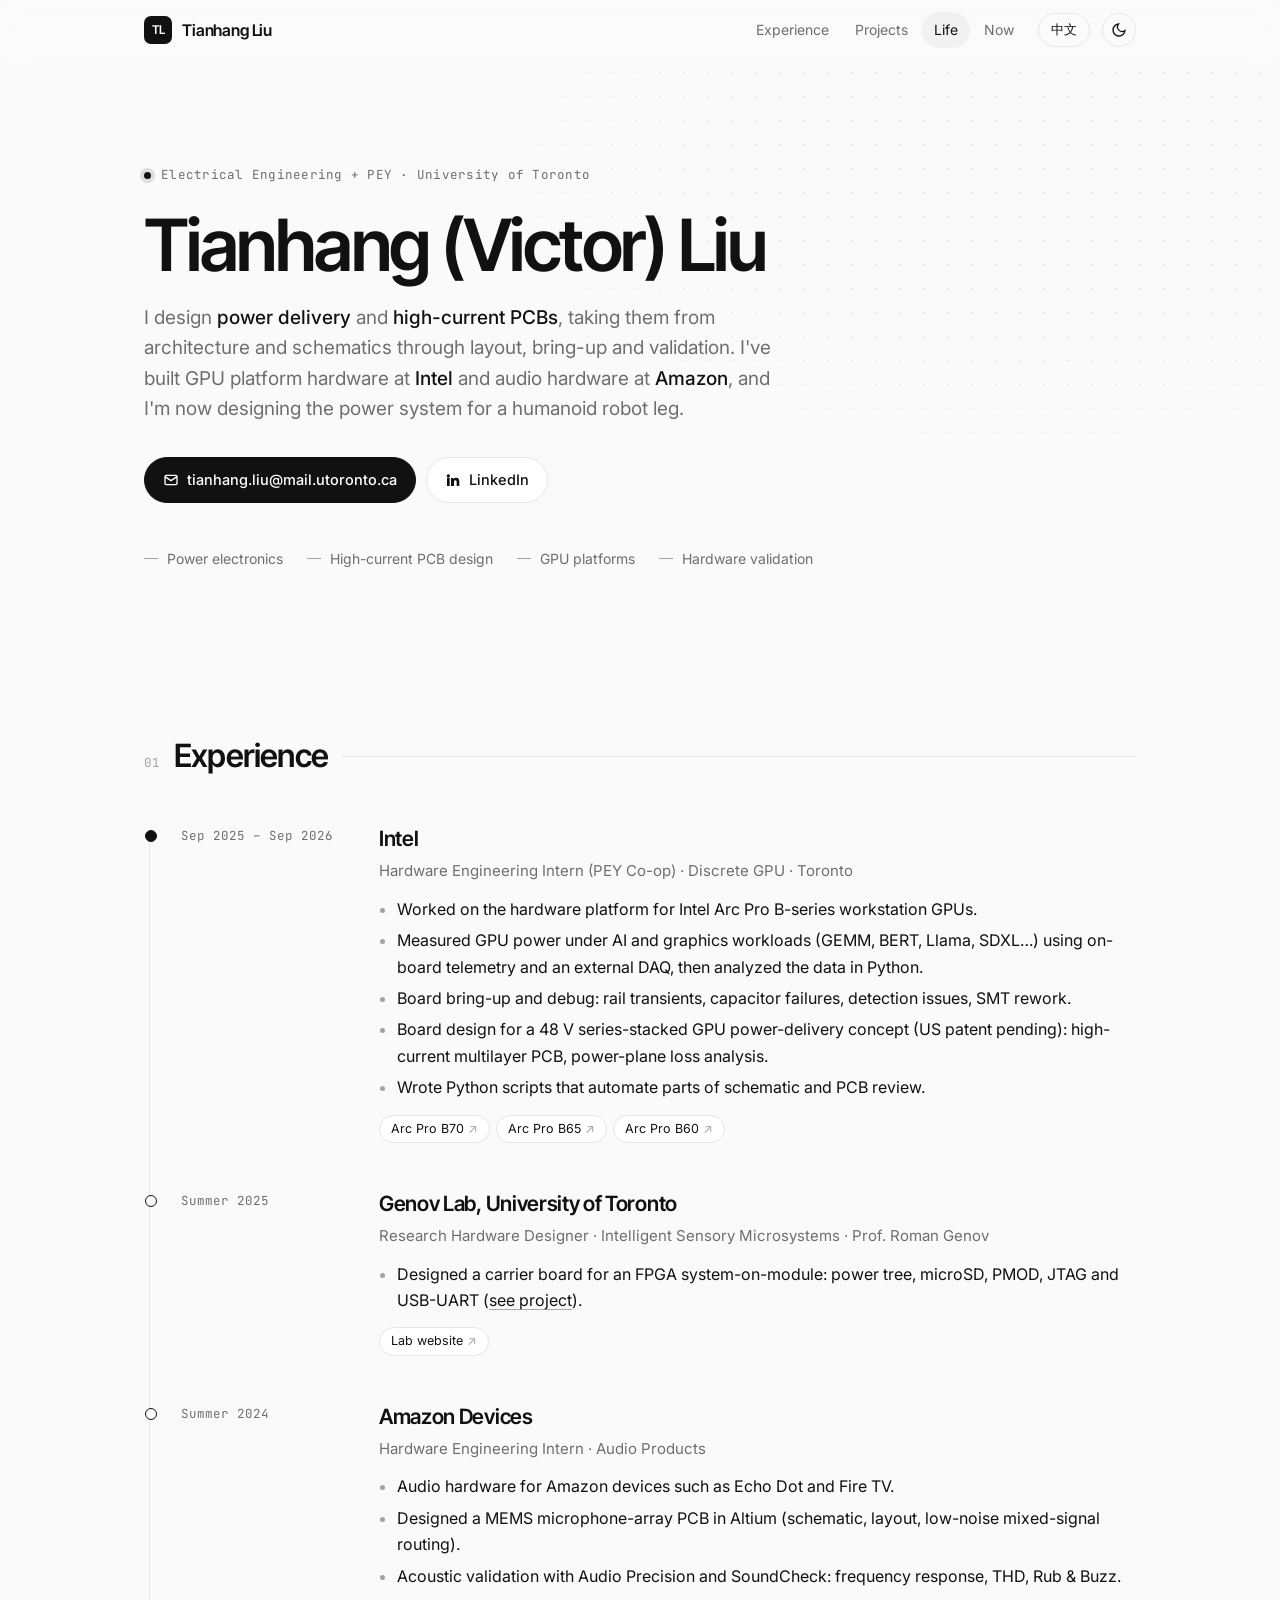
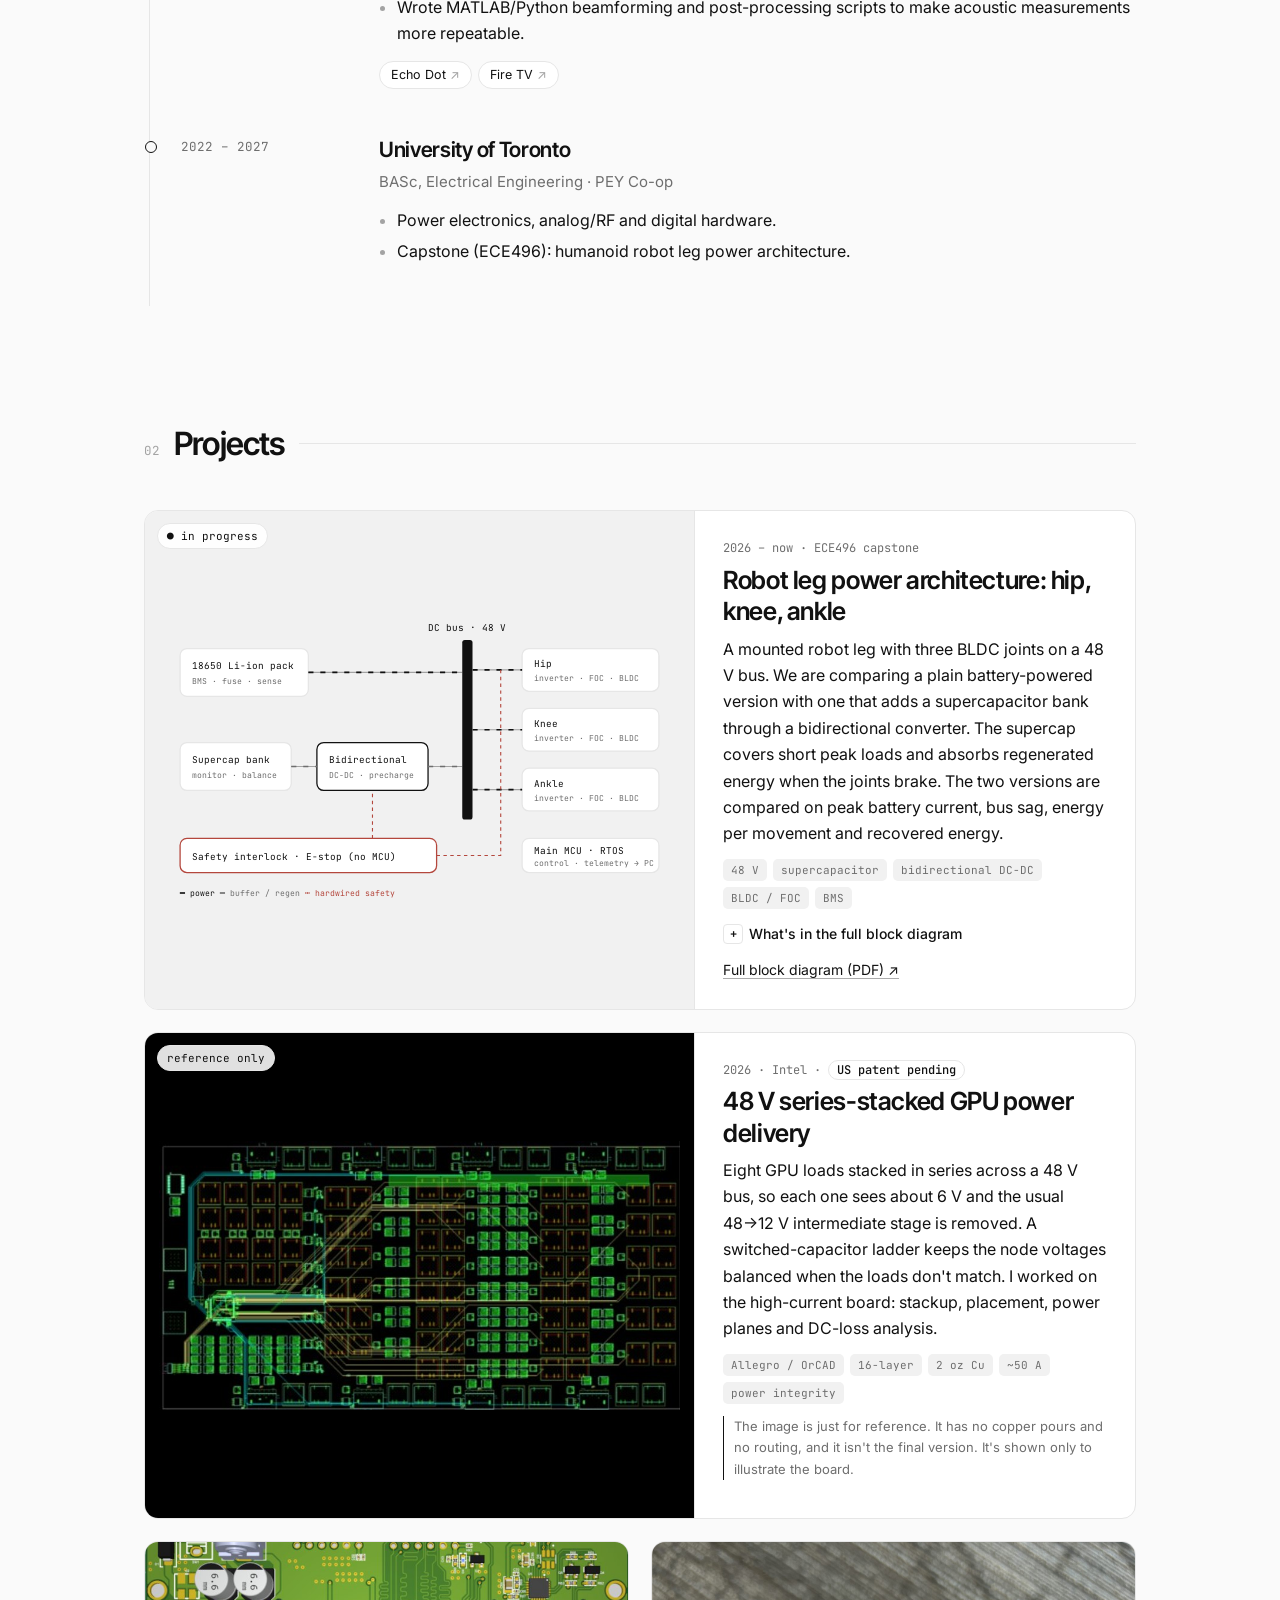
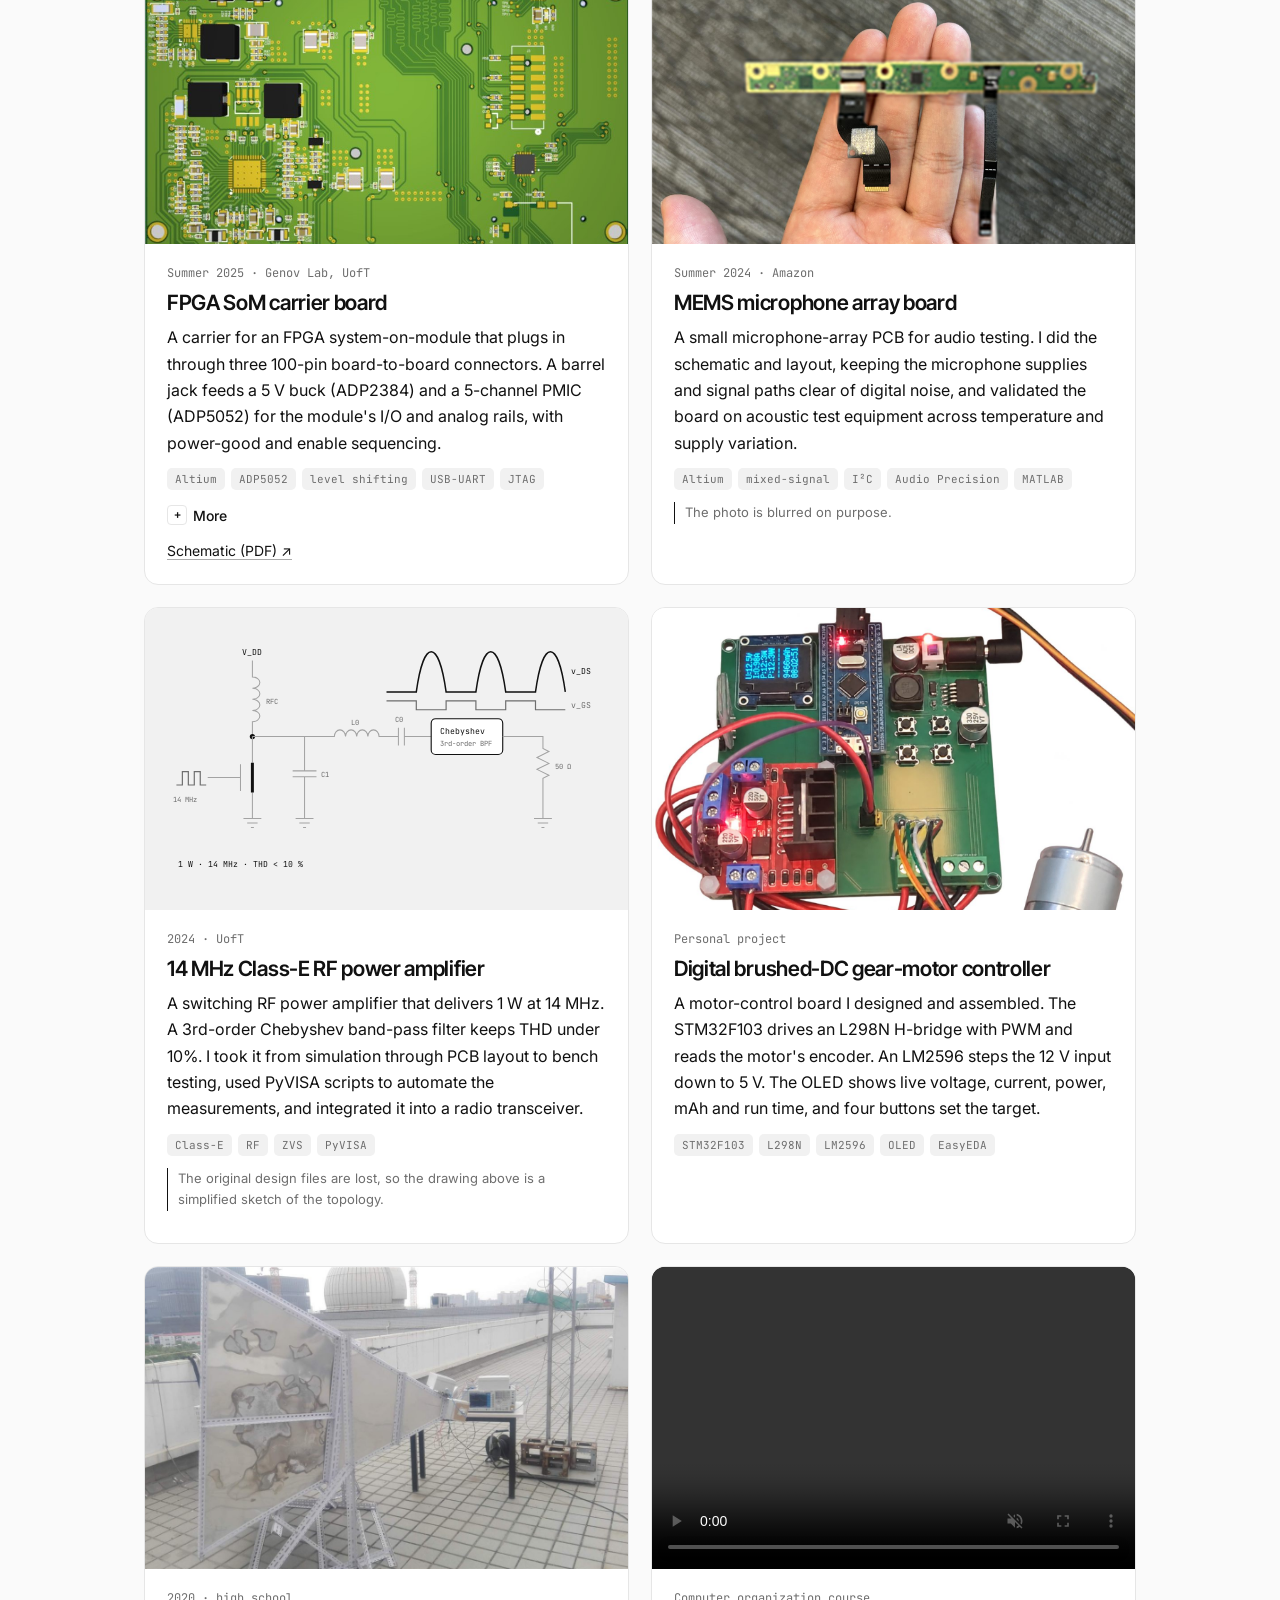
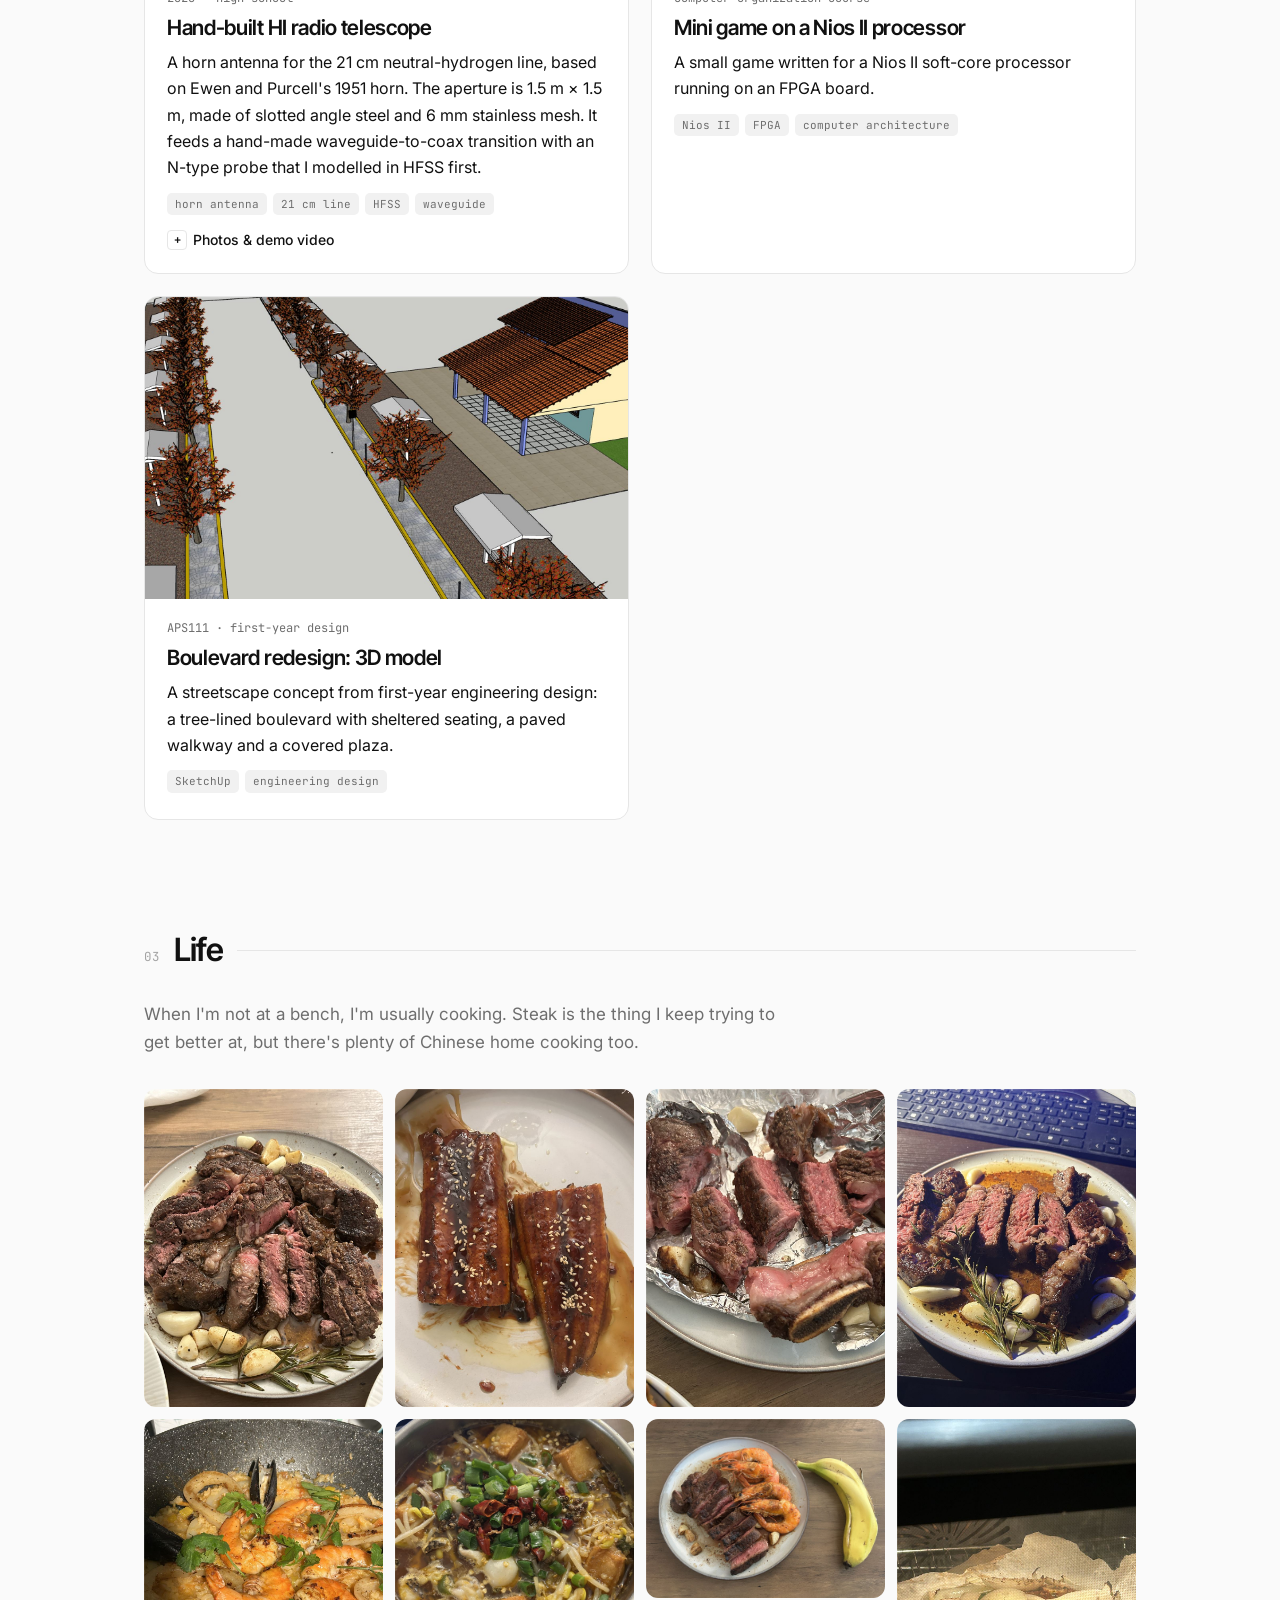
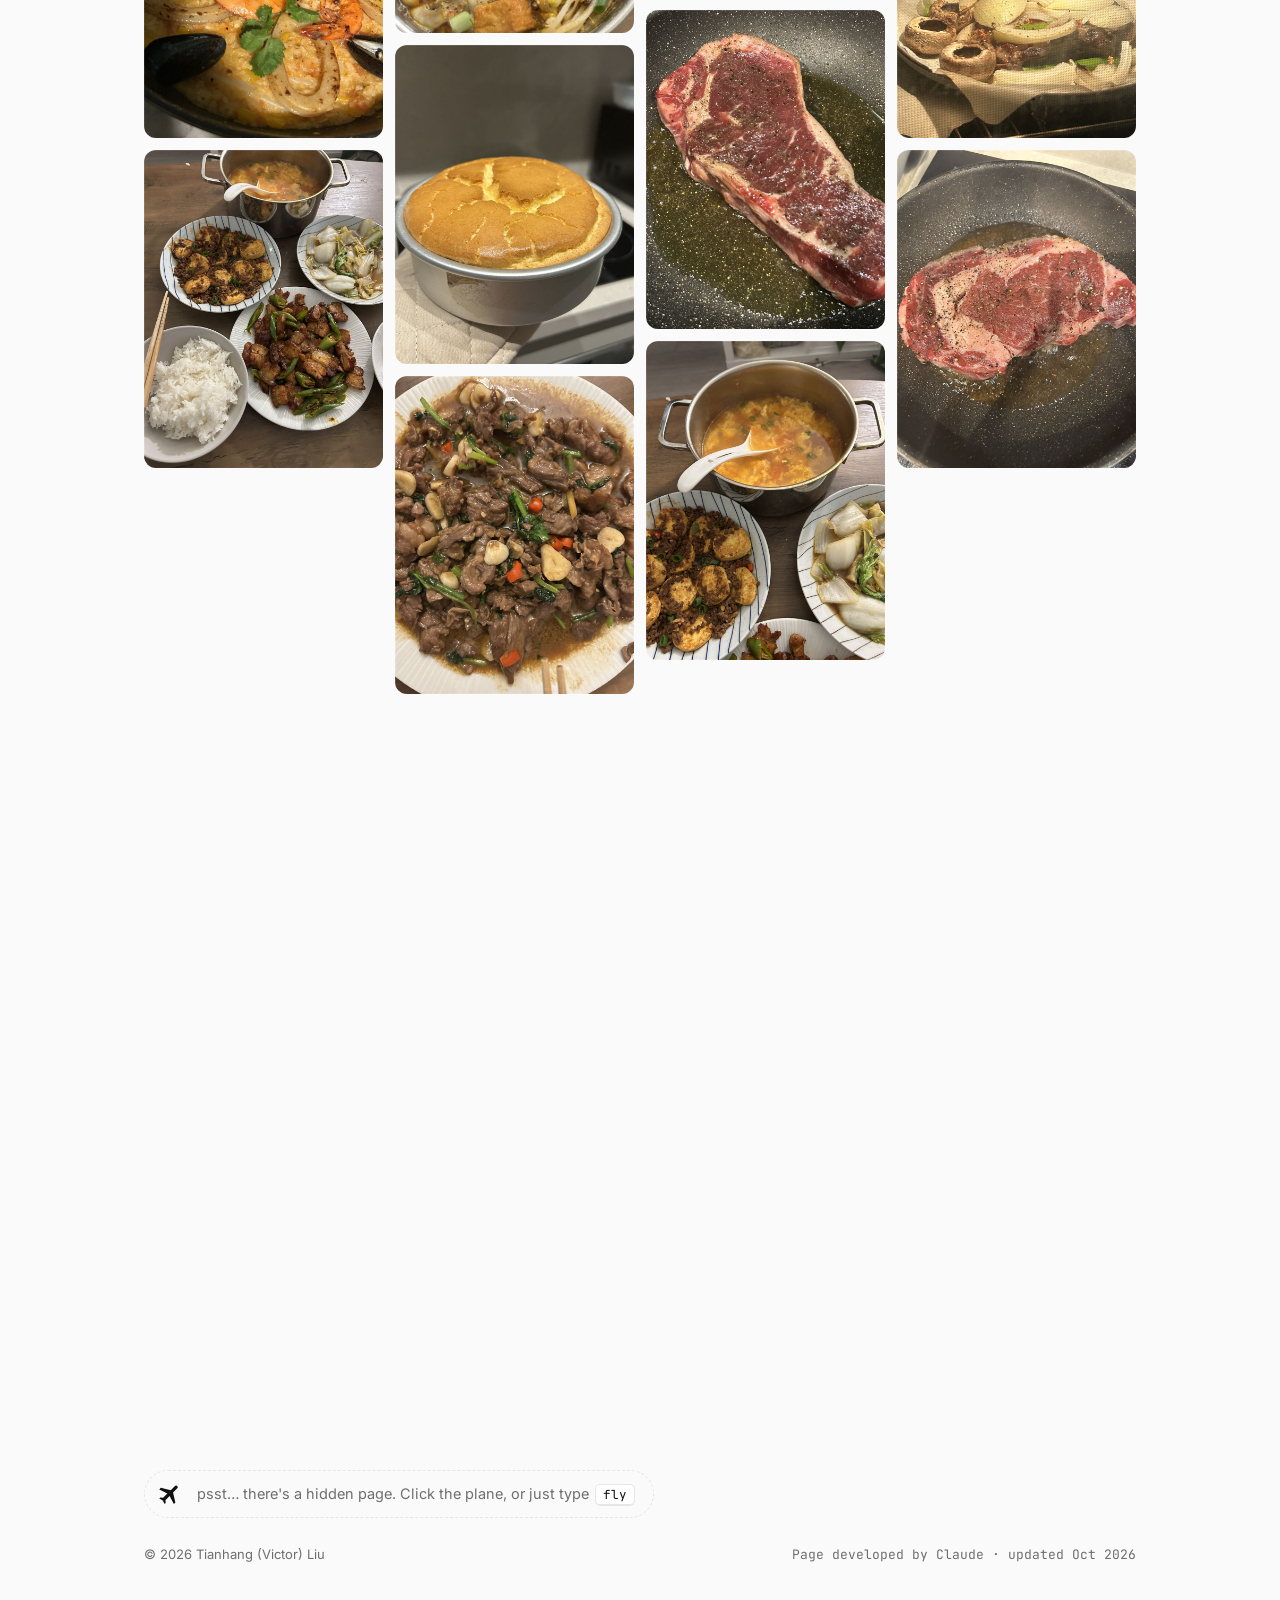
==== index.html @ dca6da8f "Personal website: main page, Chinese page, travel page" ====
<!doctype html>
<html lang="en">
<head>
<meta charset="utf-8">
<meta name="viewport" content="width=device-width, initial-scale=1">
<title>Tianhang (Victor) Liu</title>
<meta name="description" content="Tianhang (Victor) Liu: Electrical Engineering at the University of Toronto. Power delivery, PCB design and hardware validation.">
<meta property="og:title" content="Tianhang (Victor) Liu">
<meta property="og:description" content="Electrical Engineering @ UofT. Power delivery, PCB design, hardware validation.">
<link rel="icon" href="data:image/svg+xml,%3Csvg xmlns='http://www.w3.org/2000/svg' viewBox='0 0 32 32'%3E%3Crect width='32' height='32' rx='7' fill='%23111111'/%3E%3Ctext x='16' y='21.5' font-family='Arial' font-weight='700' font-size='14' fill='white' text-anchor='middle'%3ETL%3C/text%3E%3C/svg%3E">
<link rel="preconnect" href="https://fonts.googleapis.com">
<link rel="preconnect" href="https://fonts.gstatic.com" crossorigin>
<link href="https://fonts.googleapis.com/css2?family=Inter:wght@400;500;600&family=JetBrains+Mono:wght@400;500&family=Inter+Tight:wght@500;600;700&display=swap" rel="stylesheet">
<link rel="stylesheet" href="style.css">
<script>
  try { const t = localStorage.getItem('theme'); if (t) document.documentElement.dataset.theme = t; } catch (e) {}
</script>
</head>
<body>

<nav id="nav">
  <div class="wrap">
    <a class="brand" href="#top"><span class="mark">TL</span><span class="name">Tianhang Liu</span></a>
    <div class="links">
      <a href="#experience">Experience</a>
      <a href="#projects">Projects</a>
      <a href="#life">Life</a>
      <a href="#now">Now</a>
    </div>
    <a class="lang-btn" href="zh.html" lang="zh-CN" title="切换到中文">中文</a>
    <button class="theme-btn" id="themeBtn" aria-label="Toggle dark mode">
      <svg class="moon" viewBox="0 0 24 24" fill="none" stroke="currentColor" stroke-width="2" stroke-linecap="round"><path d="M21 12.8A9 9 0 1 1 11.2 3a7 7 0 0 0 9.8 9.8z"/></svg>
      <svg class="sun" viewBox="0 0 24 24" fill="none" stroke="currentColor" stroke-width="2" stroke-linecap="round"><circle cx="12" cy="12" r="4"/><path d="M12 2v2M12 20v2M4.9 4.9l1.4 1.4M17.7 17.7l1.4 1.4M2 12h2M20 12h2M4.9 19.1l1.4-1.4M17.7 6.3l1.4-1.4"/></svg>
    </button>
  </div>
</nav>

<main id="top">

<!-- ================= HERO ================= -->
<header class="hero">
  <div class="wrap">
    <p class="eyebrow"><span class="dot"></span>Electrical Engineering + PEY · University of Toronto</p>
    <h1>Tianhang (Victor) Liu</h1>
    <p class="lede">I design <b>power delivery</b> and <b>high-current PCBs</b>, taking them from architecture and schematics through layout, bring-up and validation. I've built GPU platform hardware at <b>Intel</b> and audio hardware at <b>Amazon</b>, and I'm now designing the power system for a humanoid robot leg.</p>
    <div class="cta">
      <a class="btn primary" href="mailto:tianhang.liu@mail.utoronto.ca">
        <svg viewBox="0 0 24 24" fill="none" stroke="currentColor" stroke-width="2"><rect x="3" y="5" width="18" height="14" rx="2"/><path d="m3 7 9 6 9-6"/></svg>
        tianhang.liu@mail.utoronto.ca
      </a>
      <a class="btn" href="https://www.linkedin.com/in/tianhangl" target="_blank" rel="noopener">
        <svg viewBox="0 0 24 24" fill="currentColor"><path d="M4.98 3.5a2.5 2.5 0 1 1 0 5 2.5 2.5 0 0 1 0-5zM3 9h4v12H3zM9 9h3.8v1.7h.1c.5-1 1.8-2 3.8-2 4 0 4.8 2.6 4.8 6V21h-4v-5.6c0-1.3 0-3-1.9-3s-2.1 1.4-2.1 2.9V21H9z"/></svg>
        LinkedIn
      </a>
    </div>
    <div class="focus">
      <span>Power electronics</span><span>High-current PCB design</span><span>GPU platforms</span><span>Hardware validation</span>
    </div>
  </div>
</header>

<div class="wrap">

<!-- ================= EXPERIENCE ================= -->
<section id="experience">
  <div class="sec-head reveal"><span class="num">01</span><h2>Experience</h2><span class="rule"></span></div>

  <div class="timeline">
    <div class="tl-item reveal">
      <div class="when">Sep 2025 – Sep 2026</div>
      <div>
        <h3>Intel</h3>
        <p class="role">Hardware Engineering Intern (PEY Co-op) · Discrete GPU · Toronto</p>
        <ul>
          <li>Worked on the hardware platform for Intel Arc Pro B-series workstation GPUs.</li>
          <li>Measured GPU power under AI and graphics workloads (GEMM, BERT, Llama, SDXL…) using on-board telemetry and an external DAQ, then analyzed the data in Python.</li>
          <li>Board bring-up and debug: rail transients, capacitor failures, detection issues, SMT rework.</li>
          <li>Board design for a 48 V series-stacked GPU power-delivery concept (US patent pending): high-current multilayer PCB, power-plane loss analysis.</li>
          <li>Wrote Python scripts that automate parts of schematic and PCB review.</li>
        </ul>
        <div class="chips">
          <a href="https://www.intel.com/content/www/us/en/products/sku/245797/intel-arc-pro-b70-graphics.html" target="_blank" rel="noopener">Arc Pro B70</a>
          <a href="https://www.intel.com/content/www/us/en/products/sku/245796/intel-arc-pro-b65-graphics.html" target="_blank" rel="noopener">Arc Pro B65</a>
          <a href="https://www.intel.com/content/www/us/en/products/sku/243916/intel-arc-pro-b60-graphics.html" target="_blank" rel="noopener">Arc Pro B60</a>
        </div>
      </div>
    </div>

    <div class="tl-item reveal">
      <div class="when">Summer 2025</div>
      <div>
        <h3><a href="https://www.eecg.utoronto.ca/~roman/" target="_blank" rel="noopener">Genov Lab, University of Toronto</a></h3>
        <p class="role">Research Hardware Designer · Intelligent Sensory Microsystems · Prof. Roman Genov</p>
        <ul>
          <li>Designed a carrier board for an FPGA system-on-module: power tree, microSD, PMOD, JTAG and USB-UART (<a href="#carrier">see project</a>).</li>
        </ul>
        <div class="chips">
          <a href="https://www.eecg.utoronto.ca/~roman/" target="_blank" rel="noopener">Lab website</a>
        </div>
      </div>
    </div>

    <div class="tl-item reveal">
      <div class="when">Summer 2024</div>
      <div>
        <h3>Amazon Devices</h3>
        <p class="role">Hardware Engineering Intern · Audio Products</p>
        <ul>
          <li>Audio hardware for Amazon devices such as Echo Dot and Fire TV.</li>
          <li>Designed a MEMS microphone-array PCB in Altium (schematic, layout, low-noise mixed-signal routing).</li>
          <li>Acoustic validation with Audio Precision and SoundCheck: frequency response, THD, Rub &amp; Buzz.</li>
          <li>Wrote MATLAB/Python beamforming and post-processing scripts to make acoustic measurements more repeatable.</li>
        </ul>
        <div class="chips">
          <a href="https://www.amazon.com/echodot" target="_blank" rel="noopener">Echo Dot</a>
          <a href="https://www.amazon.com/firetv" target="_blank" rel="noopener">Fire TV</a>
        </div>
      </div>
    </div>

    <div class="tl-item reveal">
      <div class="when">2022 – 2027</div>
      <div>
        <h3>University of Toronto</h3>
        <p class="role">BASc, Electrical Engineering · PEY Co-op</p>
        <ul>
          <li>Power electronics, analog/RF and digital hardware.</li>
          <li>Capstone (ECE496): humanoid robot leg power architecture.</li>
        </ul>
      </div>
    </div>
  </div>
</section>

<!-- ================= PROJECTS ================= -->
<section id="projects">
  <div class="sec-head reveal"><span class="num">02</span><h2>Projects</h2><span class="rule"></span></div>

  <!-- Robot leg (feature) -->
  <article class="card feature reveal" id="robot-leg">
    <div class="media">
      <span class="badge live">● in progress</span>
      <svg class="diagram" viewBox="0 0 600 340" role="img" aria-label="Simplified power architecture: battery and supercapacitor feeding a 48 V DC bus that powers hip, knee and ankle drives">
        <!-- battery -->
        <rect class="box" x="20" y="40" width="150" height="56" rx="8"/>
        <text x="34" y="64">18650 Li-ion pack</text><text class="sub" x="34" y="82">BMS · fuse · sense</text>
        <path class="wire" d="M170 68 H350"/><path class="flow" d="M170 68 H350"/>
        <!-- supercap + dcdc -->
        <rect class="box" x="20" y="150" width="130" height="56" rx="8"/>
        <text x="34" y="174">Supercap bank</text><text class="sub" x="34" y="192">monitor · balance</text>
        <rect class="box hl" x="180" y="150" width="130" height="56" rx="8"/>
        <text x="194" y="174">Bidirectional</text><text class="sub" x="194" y="192">DC-DC · precharge</text>
        <path class="wire" d="M150 178 H180 M310 178 H350"/>
        <path class="flow rev" d="M150 178 H180"/><path class="flow rev" d="M310 178 H350"/>
        <!-- bus -->
        <rect class="bus" x="350" y="30" width="12" height="210" rx="3"/>
        <text x="356" y="20" text-anchor="middle">DC bus · 48 V</text>
        <!-- joints -->
        <g>
          <rect class="box" x="420" y="40" width="160" height="50" rx="8"/><text x="434" y="62">Hip</text><text class="sub" x="434" y="78">inverter · FOC · BLDC</text>
          <rect class="box" x="420" y="110" width="160" height="50" rx="8"/><text x="434" y="132">Knee</text><text class="sub" x="434" y="148">inverter · FOC · BLDC</text>
          <rect class="box" x="420" y="180" width="160" height="50" rx="8"/><text x="434" y="202">Ankle</text><text class="sub" x="434" y="218">inverter · FOC · BLDC</text>
          <path class="wire" d="M362 65 H420 M362 135 H420 M362 205 H420"/>
          <path class="flow" d="M362 65 H420 M362 135 H420 M362 205 H420"/>
        </g>
        <!-- control / safety -->
        <rect class="box" x="20" y="262" width="300" height="40" rx="8" style="stroke:var(--red)"/>
        <text x="34" y="287">Safety interlock · E-stop (no MCU)</text>
        <path class="safety" d="M245 262 V206 M320 282 H395 V65"/>
        <rect class="box" x="420" y="262" width="160" height="40" rx="8"/>
        <text x="434" y="280">Main MCU · RTOS</text><text class="sub" x="434" y="294">control · telemetry → PC</text>
        <text class="sub" x="20" y="330"><tspan class="k-fg">━ power</tspan>   <tspan class="k-muted">━ buffer / regen</tspan>   <tspan class="k-red">┅ hardwired safety</tspan></text>
      </svg>
    </div>
    <div class="body">
      <div class="meta">2026 – now · ECE496 capstone</div>
      <h3>Robot leg power architecture: hip, knee, ankle</h3>
      <p>A mounted robot leg with three BLDC joints on a 48 V bus. We are comparing a plain battery-powered version with one that adds a supercapacitor bank through a bidirectional converter. The supercap covers short peak loads and absorbs regenerated energy when the joints brake. The two versions are compared on peak battery current, bus sag, energy per movement and recovered energy.</p>
      <div class="tags"><span>48 V</span><span>supercapacitor</span><span>bidirectional DC-DC</span><span>BLDC / FOC</span><span>BMS</span></div>
      <details>
        <summary>What's in the full block diagram</summary>
        <ul>
          <li>18650 pack with BMS: cell taps, NTCs, charge/discharge FETs</li>
          <li>Supercap stack with monitoring and balancing, connected through a bidirectional DC-DC with precharge</li>
          <li>Per joint: fuse, 3-phase inverter, FOC controller, BLDC motor, gearbox, encoder</li>
          <li>Power-distribution sense board (bus, battery and supercap V and I) and a brake chopper</li>
          <li>Hardwired safety interlock (E-stop, guard switch, reset) that works without the MCU</li>
          <li>RTOS on the main MCU, with telemetry logged to a PC alongside a MuJoCo simulation</li>
        </ul>
      </details>
      <div class="file-links"><a href="assets/robot-leg-block-diagram.pdf" target="_blank">Full block diagram (PDF)</a></div>
    </div>
  </article>

  <!-- Stacked VR (feature) -->
  <article class="card feature reveal" id="stacked-vr">
    <div class="media contain" style="background:#000">
      <span class="badge">reference only</span>
      <img src="assets/img/work/stacked-vr.jpg" alt="Early placement study of the stacked VR PCB, without routing or copper pours" loading="lazy" data-caption="Just for reference: no copper pours, no routing, not the final version. Shown only to illustrate the board.">
    </div>
    <div class="body">
      <div class="meta">2026 · Intel · <span class="patent">US patent pending</span></div>
      <h3>48 V series-stacked GPU power delivery</h3>
      <p>Eight GPU loads stacked in series across a 48 V bus, so each one sees about 6 V and the usual 48→12 V intermediate stage is removed. A switched-capacitor ladder keeps the node voltages balanced when the loads don't match. I worked on the high-current board: stackup, placement, power planes and DC-loss analysis.</p>
      <div class="tags"><span>Allegro / OrCAD</span><span>16-layer</span><span>2 oz Cu</span><span>~50 A</span><span>power integrity</span></div>
      <p class="note">The image is just for reference. It has no copper pours and no routing, and it isn't the final version. It's shown only to illustrate the board.</p>
    </div>
  </article>

  <div class="grid">

    <!-- Carrier -->
    <article class="card reveal" id="carrier">
      <div class="media"><img src="assets/img/work/carrier-3d.jpg" alt="3D render of the carrier board" loading="lazy" data-caption="Carrier board: 3D view"></div>
      <div class="body">
        <div class="meta">Summer 2025 · Genov Lab, UofT</div>
        <h3>FPGA SoM carrier board</h3>
        <p>A carrier for an FPGA system-on-module that plugs in through three 100-pin board-to-board connectors. A barrel jack feeds a 5 V buck (ADP2384) and a 5-channel PMIC (ADP5052) for the module's I/O and analog rails, with power-good and enable sequencing.</p>
        <div class="tags"><span>Altium</span><span>ADP5052</span><span>level shifting</span><span>USB-UART</span><span>JTAG</span></div>
        <details>
          <summary>More</summary>
          <ul>
            <li>microSD with a TXS02612 1.8/3.3 V level translator</li>
            <li>Two PMOD headers on differential pairs and a JTAG header</li>
            <li>CP2104 USB-UART with level-shifted TX/RX</li>
            <li>Reset and power buttons, and status LEDs for power-good and FPGA done</li>
          </ul>
          <div class="thumbs"><img src="assets/img/work/carrier-layout.jpg" alt="Preliminary placement" loading="lazy" data-caption="Preliminary placement"></div>
        </details>
        <div class="file-links"><a href="assets/chip-carrier-schematic.pdf" target="_blank">Schematic (PDF)</a></div>
      </div>
    </article>

    <!-- Mic array -->
    <article class="card reveal" id="mic-array">
      <div class="media"><img src="assets/img/work/mic-array.jpg" alt="MEMS microphone array board, details blurred" loading="lazy" data-caption="Microphone-array board (details blurred)"></div>
      <div class="body">
        <div class="meta">Summer 2024 · Amazon</div>
        <h3>MEMS microphone array board</h3>
        <p>A small microphone-array PCB for audio testing. I did the schematic and layout, keeping the microphone supplies and signal paths clear of digital noise, and validated the board on acoustic test equipment across temperature and supply variation.</p>
        <div class="tags"><span>Altium</span><span>mixed-signal</span><span>I²C</span><span>Audio Precision</span><span>MATLAB</span></div>
        <p class="note">The photo is blurred on purpose.</p>
      </div>
    </article>

    <!-- Class-E -->
    <article class="card reveal" id="class-e">
      <div class="media">
        <svg class="diagram" viewBox="0 0 600 340" role="img" aria-label="Simplified Class-E amplifier schematic with drain voltage waveform">
          <!-- waveforms -->
          <path class="wave" d="M300 80 h40 c10 -72 30 -72 40 0 h40 c10 -72 30 -72 40 0 h40 c10 -72 30 -72 40 0"/>
          <path class="wave2" d="M300 92 h40 v12 h40 v-12 h40 v12 h40 v-12 h40 v12 h40"/>
          <text x="548" y="56" class="k-fg">v_DS</text>
          <text x="548" y="102" class="k-muted">v_GS</text>
          <!-- supply + RFC -->
          <text x="106" y="30">V_DD</text>
          <path class="wire" d="M120 38 V60 a10 7.5 0 0 1 0 15 a10 7.5 0 0 1 0 15 a10 7.5 0 0 1 0 15 a10 7.5 0 0 1 0 15 V140"/>
          <text class="sub" x="138" y="96">RFC</text>
          <circle cx="120" cy="140" r="3.5" style="fill:var(--fg)"/>
          <!-- switch -->
          <path class="wire" d="M120 140 V175 M120 215 V250 M104 177 V213 M60 195 H104"/>
          <path class="wire" d="M120 175 V215" style="stroke-width:4;stroke:var(--fg)"/>
          <path class="wave2" d="M18 205 h8 v-18 h8 v18 h8 v-18 h8 v18 h8"/>
          <text class="sub" x="14" y="228">14 MHz</text>
          <!-- shunt C -->
          <path class="wire" d="M120 140 H190 V186 M174 186 H206 M174 194 H206 M190 194 V250"/>
          <text class="sub" x="212" y="194">C1</text>
          <!-- series L0 C0 -->
          <path class="wire" d="M190 140 H230 a7.5 9 0 0 1 15 0 a7.5 9 0 0 1 15 0 a7.5 9 0 0 1 15 0 a7.5 9 0 0 1 15 0 H316 M316 128 V152 M324 128 V152 M324 140 H360"/>
          <text class="sub" x="252" y="124">L0</text><text class="sub" x="312" y="120">C0</text>
          <!-- filter -->
          <rect class="box hl" x="360" y="116" width="96" height="48" rx="6"/>
          <text x="372" y="137">Chebyshev</text><text class="sub" x="372" y="153">3rd-order BPF</text>
          <!-- load -->
          <path class="wire" d="M456 140 H510 V156 l8 4 -16 8 16 8 -16 8 16 8 -8 4 V250"/>
          <text class="sub" x="526" y="184">50 Ω</text>
          <!-- grounds -->
          <path class="gnd" d="M108 250 H132 M113 256 H127 M118 262 H122 M178 250 H202 M183 256 H197 M188 262 H192 M498 250 H522 M503 256 H517 M508 262 H512"/>
          <text x="20" y="315">1 W · 14 MHz · THD &lt; 10 %</text>
        </svg>
      </div>
      <div class="body">
        <div class="meta">2024 · UofT</div>
        <h3>14 MHz Class-E RF power amplifier</h3>
        <p>A switching RF power amplifier that delivers 1 W at 14 MHz. A 3rd-order Chebyshev band-pass filter keeps THD under 10%. I took it from simulation through PCB layout to bench testing, used PyVISA scripts to automate the measurements, and integrated it into a radio transceiver.</p>
        <div class="tags"><span>Class-E</span><span>RF</span><span>ZVS</span><span>PyVISA</span></div>
        <p class="note">The original design files are lost, so the drawing above is a simplified sketch of the topology.</p>
      </div>
    </article>

    <!-- Motor -->
    <article class="card reveal" id="motor">
      <div class="media"><img src="assets/img/work/motor-board.jpg" alt="Motor controller board with OLED and gear motor" loading="lazy" data-caption="Running: 12.5 V, 0.98 A on the display"></div>
      <div class="body">
        <div class="meta">Personal project</div>
        <h3>Digital brushed-DC gear-motor controller</h3>
        <p>A motor-control board I designed and assembled. The STM32F103 drives an L298N H-bridge with PWM and reads the motor's encoder. An LM2596 steps the 12 V input down to 5 V. The OLED shows live voltage, current, power, mAh and run time, and four buttons set the target.</p>
        <div class="tags"><span>STM32F103</span><span>L298N</span><span>LM2596</span><span>OLED</span><span>EasyEDA</span></div>
      </div>
    </article>

    <!-- Telescope -->
    <article class="card reveal" id="telescope">
      <div class="media"><img src="assets/img/work/telescope-roof.jpg" alt="Horn antenna radio telescope on a rooftop" loading="lazy" data-caption="Rooftop setup"></div>
      <div class="body">
        <div class="meta">2020 · high school</div>
        <h3>Hand-built HI radio telescope</h3>
        <p>A horn antenna for the 21 cm neutral-hydrogen line, based on Ewen and Purcell's 1951 horn. The aperture is 1.5 m × 1.5 m, made of slotted angle steel and 6 mm stainless mesh. It feeds a hand-made waveguide-to-coax transition with an N-type probe that I modelled in HFSS first.</p>
        <div class="tags"><span>horn antenna</span><span>21 cm line</span><span>HFSS</span><span>waveguide</span></div>
        <details>
          <summary>Photos &amp; demo video</summary>
          <div class="thumbs">
            <img src="assets/img/work/telescope-horn.jpg" alt="Looking down the horn" loading="lazy" data-caption="Looking down the horn">
            <img src="assets/img/work/telescope-transition.jpg" alt="Waveguide to coax transition" loading="lazy" data-caption="Waveguide–coax transition with N-type probe">
          </div>
          <video src="assets/video/radio-telescope.mp4" controls preload="metadata" playsinline style="margin-top:10px;border-radius:8px;width:100%"></video>
        </details>
      </div>
    </article>

    <!-- Nios II -->
    <article class="card reveal" id="nios">
      <div class="media"><video src="assets/video/nios2-game.mp4" controls preload="metadata" playsinline muted></video></div>
      <div class="body">
        <div class="meta">Computer organization course</div>
        <h3>Mini game on a Nios II processor</h3>
        <p>A small game written for a Nios II soft-core processor running on an FPGA board.</p>
        <div class="tags"><span>Nios II</span><span>FPGA</span><span>computer architecture</span></div>
      </div>
    </article>

    <!-- Boulevard -->
    <article class="card reveal" id="boulevard">
      <div class="media"><img src="assets/img/work/boulevard.jpg" alt="3D model of a tree-lined boulevard" loading="lazy" data-caption="Boulevard redesign, SketchUp"></div>
      <div class="body">
        <div class="meta">APS111 · first-year design</div>
        <h3>Boulevard redesign: 3D model</h3>
        <p>A streetscape concept from first-year engineering design: a tree-lined boulevard with sheltered seating, a paved walkway and a covered plaza.</p>
        <div class="tags"><span>SketchUp</span><span>engineering design</span></div>
      </div>
    </article>

  </div>
</section>

<!-- ================= LIFE ================= -->
<section id="life">
  <div class="sec-head reveal"><span class="num">03</span><h2>Life</h2><span class="rule"></span></div>
  <p class="intro reveal">When I'm not at a bench, I'm usually cooking. Steak is the thing I keep trying to get better at, but there's plenty of Chinese home cooking too.</p>
  <div class="gallery">
    <figure><img src="assets/img/food/food-07.jpg" loading="lazy" alt="Sliced ribeye with garlic and rosemary"><figcaption>Ribeye, garlic, rosemary</figcaption></figure>
    <figure><img src="assets/img/food/food-09.jpg" loading="lazy" alt="Seafood paella"><figcaption>Seafood paella</figcaption></figure>
    <figure><img src="assets/img/food/food-04.jpg" loading="lazy" alt="Chinese home dinner"><figcaption>A weeknight dinner</figcaption></figure>
    <figure><img src="assets/img/food/food-14.jpg" loading="lazy" alt="Glazed eel"><figcaption>Glazed eel (unagi)</figcaption></figure>
    <figure><img src="assets/img/food/food-01.jpg" loading="lazy" alt="Spicy pot"><figcaption>Spicy pot with tofu puffs and bean sprouts</figcaption></figure>
    <figure><img src="assets/img/food/food-12.jpg" loading="lazy" alt="Soufflé cheesecake"><figcaption>Japanese soufflé cheesecake</figcaption></figure>
    <figure><img src="assets/img/food/food-03.jpg" loading="lazy" alt="Stir-fried beef"><figcaption>Stir-fried beef with garlic</figcaption></figure>
    <figure><img src="assets/img/food/food-05.jpg" loading="lazy" alt="Short ribs"><figcaption>Oven-roasted short ribs</figcaption></figure>
    <figure><img src="assets/img/food/food-08.jpg" loading="lazy" alt="Steak and shrimp"><figcaption>Steak, shrimp, and a banana for scale</figcaption></figure>
    <figure><img src="assets/img/food/food-13.jpg" loading="lazy" alt="Strip steak in a pan"><figcaption>Strip steak in the pan</figcaption></figure>
    <figure><img src="assets/img/food/food-06.jpg" loading="lazy" alt="Tomato egg soup"><figcaption>Tomato egg soup and tofu</figcaption></figure>
    <figure><img src="assets/img/food/food-11.jpg" loading="lazy" alt="Steak at the desk"><figcaption>Desk dinner</figcaption></figure>
    <figure><img src="assets/img/food/food-02.jpg" loading="lazy" alt="Beef bake"><figcaption>Beef, onion and mushroom bake</figcaption></figure>
    <figure><img src="assets/img/food/food-10.jpg" loading="lazy" alt="Ribeye searing"><figcaption>Ribeye, first side</figcaption></figure>
  </div>
</section>

<!-- ================= NOW ================= -->
<section id="now">
  <div class="sec-head reveal"><span class="num">04</span><h2>Now</h2><span class="rule"></span></div>
  <div class="now-grid">
    <div class="card reveal"><div class="k">// studying</div><p>Final year at U of T, back from a year at Intel.</p></div>
    <div class="card reveal"><div class="k">// building</div><p>Choosing a topology for the supercap converter and drawing schematics for the robot leg's power board.</p></div>
    <div class="card reveal"><div class="k">// cooking</div><p>Still working on a better crust on my steaks.</p></div>
  </div>

  <div class="contact reveal">
    <h2>Let's talk hardware.</h2>
    <p>Open to conversations about power electronics, board design and GPU hardware.</p>
    <div class="cta" style="margin:0">
      <a class="btn primary" href="mailto:tianhang.liu@mail.utoronto.ca">tianhang.liu@mail.utoronto.ca</a>
      <a class="btn" href="https://www.linkedin.com/in/tianhangl" target="_blank" rel="noopener">LinkedIn ↗</a>
    </div>
  </div>
</section>

<footer>
  <span>© 2026 Tianhang (Victor) Liu</span>
  <span class="mono">Page developed by Claude · updated Oct 2026</span>
  <div class="egg-row">
    <a class="egg" href="travel.html" aria-label="A small surprise: the travel page">
      <svg class="plane" viewBox="0 0 24 24" fill="currentColor" aria-hidden="true"><path d="M21 16v-2l-8-5V3.5a1.5 1.5 0 0 0-3 0V9l-8 5v2l8-2.5V19l-2 1.5V22l3.5-1 3.5 1v-1.5L13 19v-5.5z"/></svg>
      <span>psst… there's a hidden page. Click the plane, or just type <kbd>fly</kbd></span>
    </a>
  </div>
</footer>

</div>
</main>

<dialog id="lightbox"><img alt=""><p></p></dialog>

<script>
  // theme toggle
  const root = document.documentElement;
  document.getElementById('themeBtn').addEventListener('click', () => {
    const dark = root.dataset.theme ? root.dataset.theme === 'dark' : matchMedia('(prefers-color-scheme: dark)').matches;
    root.dataset.theme = dark ? 'light' : 'dark';
    try { localStorage.setItem('theme', root.dataset.theme); } catch (e) {}
  });

  // keep the current section when switching language
  document.querySelector('.lang-btn').addEventListener('click', e => {
    e.currentTarget.href = e.currentTarget.getAttribute('href').split('#')[0] + location.hash;
  });

  // easter egg: type "fly" anywhere to open the travel page
  let typed = '';
  addEventListener('keydown', e => {
    if (e.target.closest('input, textarea') || e.key.length !== 1) return;
    typed = (typed + e.key.toLowerCase()).slice(-3);
    if (typed === 'fly') location.href = 'travel.html';
  });

  // nav border on scroll
  const nav = document.getElementById('nav');
  addEventListener('scroll', () => nav.classList.toggle('scrolled', scrollY > 10), { passive: true });

  // active section in nav
  const links = [...document.querySelectorAll('nav .links a')];
  const spy = new IntersectionObserver(entries => {
    entries.forEach(e => {
      if (e.isIntersecting) links.forEach(a => a.classList.toggle('active', a.hash === '#' + e.target.id));
    });
  }, { rootMargin: '-45% 0px -50% 0px' });
  document.querySelectorAll('section[id]').forEach(s => spy.observe(s));

  // reveal on scroll
  const io = new IntersectionObserver(entries => {
    entries.forEach(e => { if (e.isIntersecting) { e.target.classList.add('in'); io.unobserve(e.target); } });
  }, { threshold: 0.08 });
  document.querySelectorAll('.reveal').forEach(el => io.observe(el));

  // lightbox
  const box = document.getElementById('lightbox');
  const boxImg = box.querySelector('img'), boxCap = box.querySelector('p');
  document.querySelectorAll('.media img, .thumbs img, .gallery img').forEach(img => {
    img.addEventListener('click', () => {
      boxImg.src = img.src;
      const fc = img.closest('figure')?.querySelector('figcaption');
      boxCap.textContent = img.dataset.caption || (fc ? fc.textContent : '');
      box.showModal();
    });
  });
  box.addEventListener('click', () => box.close());
</script>
</body>
</html>
---- style.css ----
/* ---------- tokens: monochrome ---------- */
:root {
  --bg: #fafafa;
  --bg-soft: #f1f1f1;
  --card: #ffffff;
  --fg: #111111;
  --on-fg: #ffffff;            /* text on fg-filled surfaces */
  --muted: #6e6e6e;
  --faint: #a3a3a3;
  --line: #e6e6e6;
  --red: #b4473d;              /* only used for the safety line in the diagram */
  --shadow: 0 1px 2px rgb(0 0 0 / 0.04), 0 12px 32px -16px rgb(0 0 0 / 0.22);
  --sans: "Inter", system-ui, -apple-system, "Segoe UI", sans-serif;
  --display: "Inter Tight", "Inter", system-ui, sans-serif;
  --mono: "JetBrains Mono", ui-monospace, Consolas, monospace;
  color-scheme: light;
}
@media (prefers-color-scheme: dark) {
  :root:not([data-theme="light"]) {
    --bg: #0b0b0b; --bg-soft: #151515; --card: #131313; --fg: #ededed; --on-fg: #0b0b0b;
    --muted: #8f8f8f; --faint: #5c5c5c; --line: #242424; --red: #d0675c;
    --shadow: 0 1px 2px rgb(0 0 0 / 0.4), 0 14px 36px -16px rgb(0 0 0 / 0.8);
    color-scheme: dark;
  }
}
:root[data-theme="dark"] {
  --bg: #0b0b0b; --bg-soft: #151515; --card: #131313; --fg: #ededed; --on-fg: #0b0b0b;
  --muted: #8f8f8f; --faint: #5c5c5c; --line: #242424; --red: #d0675c;
  --shadow: 0 1px 2px rgb(0 0 0 / 0.4), 0 14px 36px -16px rgb(0 0 0 / 0.8);
  color-scheme: dark;
}

/* Chinese page: CJK fonts after the Latin ones so English words keep their look */
:root:lang(zh) {
  --sans: "Inter", "Noto Sans SC", "PingFang SC", "Microsoft YaHei", system-ui, sans-serif;
  --display: "Inter Tight", "Noto Sans SC", "PingFang SC", "Microsoft YaHei", sans-serif;
}
:lang(zh) .hero h1 { letter-spacing: -0.01em; }
:lang(zh) .sec-head h2, :lang(zh) .body h3, :lang(zh) .tl-item h3 { letter-spacing: 0; }

/* ---------- base ---------- */
* { box-sizing: border-box; }
html { scroll-behavior: smooth; scroll-padding-top: 72px; }
body {
  margin: 0; background: var(--bg); color: var(--fg);
  font: 16px/1.65 var(--sans);
  -webkit-font-smoothing: antialiased;
}
a { color: var(--fg); text-decoration: none; }
a:hover { text-decoration: underline; text-underline-offset: 3px; }
/* inline links inside running text stay visible without colour */
.tl-item li a, .body p a, .file-links a, .intro a {
  text-decoration: underline; text-underline-offset: 3px; text-decoration-thickness: 1px;
  text-decoration-color: color-mix(in srgb, var(--fg) 35%, transparent);
}
.tl-item li a:hover, .body p a:hover, .file-links a:hover, .intro a:hover { text-decoration-color: var(--fg); }
img, video, svg { max-width: 100%; display: block; }
::selection { background: var(--fg); color: var(--on-fg); }

.wrap { max-width: 1040px; margin: 0 auto; padding: 0 24px; }

/* ---------- nav ---------- */
nav {
  position: sticky; top: 0; z-index: 20;
  background: color-mix(in srgb, var(--bg) 82%, transparent);
  backdrop-filter: saturate(1.2) blur(12px);
  border-bottom: 1px solid transparent;
  transition: border-color .2s;
}
nav.scrolled { border-bottom-color: var(--line); }
nav .wrap { display: flex; align-items: center; gap: 6px; height: 60px; }
.brand { font-family: var(--display); font-weight: 600; font-size: 16px; color: var(--fg); margin-right: auto; display: flex; align-items: center; gap: 10px; letter-spacing: -0.01em; }
.brand:hover { text-decoration: none; }
.brand .mark {
  width: 28px; height: 28px; border-radius: 7px; display: grid; place-items: center;
  background: var(--fg); color: var(--on-fg); font-size: 12px; font-weight: 600; letter-spacing: 0;
}
nav .links { display: flex; gap: 2px; overflow-x: auto; }
nav .links a {
  color: var(--muted); font-size: 14px; padding: 6px 12px; border-radius: 999px; white-space: nowrap;
  transition: color .15s, background .15s;
}
nav .links a:hover { color: var(--fg); text-decoration: none; }
nav .links a.active { color: var(--fg); background: var(--bg-soft); }
.lang-btn, .theme-btn {
  margin-left: 6px; height: 34px; border-radius: 999px; border: 1px solid var(--line);
  background: transparent; color: var(--fg); display: grid; place-items: center; flex: none; transition: border-color .15s;
}
.lang-btn { padding: 0 12px; font-size: 13px; font-weight: 500; }
.lang-btn:hover { border-color: var(--fg); text-decoration: none; }
.theme-btn { width: 34px; cursor: pointer; }
.theme-btn:hover { border-color: var(--fg); }
.theme-btn svg { width: 16px; height: 16px; }
.theme-btn .sun { display: none; }
:root[data-theme="dark"] .theme-btn .sun { display: block; }
:root[data-theme="dark"] .theme-btn .moon { display: none; }

/* ---------- hero ---------- */
.hero { position: relative; padding: 104px 0 80px; overflow: hidden; }
.hero::before {
  content: ""; position: absolute; inset: 0; z-index: -1;
  background-image: radial-gradient(var(--line) 1px, transparent 1px);
  background-size: 24px 24px;
  mask-image: radial-gradient(ellipse 70% 80% at 80% 20%, #000 20%, transparent 70%);
}
.eyebrow { font-family: var(--mono); font-size: 12.5px; color: var(--muted); margin: 0 0 22px; display: flex; align-items: center; gap: 10px; letter-spacing: 0.02em; }
.eyebrow .dot { width: 7px; height: 7px; border-radius: 50%; background: var(--fg); box-shadow: 0 0 0 4px color-mix(in srgb, var(--fg) 12%, transparent); animation: pulse 2.6s infinite; }
@keyframes pulse { 50% { box-shadow: 0 0 0 7px transparent; } }
.hero h1 { font-family: var(--display); font-weight: 600; font-size: clamp(42px, 6.6vw, 72px); line-height: 1.02; letter-spacing: -0.035em; margin: 0 0 22px; }
.hero .lede { font-size: 19px; line-height: 1.6; max-width: 640px; color: var(--muted); margin: 0 0 32px; }
.hero .lede b { color: var(--fg); font-weight: 500; }
.cta { display: flex; flex-wrap: wrap; gap: 10px; margin-bottom: 44px; }
.btn {
  display: inline-flex; align-items: center; gap: 8px; padding: 10px 18px; border-radius: 999px; font-size: 14.5px; font-weight: 500;
  border: 1px solid var(--line); background: var(--card); color: var(--fg); transition: transform .15s, border-color .15s, box-shadow .15s, opacity .15s;
}
.btn:hover { text-decoration: none; transform: translateY(-1px); border-color: var(--fg); box-shadow: var(--shadow); }
.btn.primary { background: var(--fg); border-color: var(--fg); color: var(--on-fg); }
.btn.primary:hover { opacity: .88; }
.btn svg { width: 16px; height: 16px; }
.focus { display: flex; flex-wrap: wrap; gap: 8px 24px; font-size: 14px; color: var(--muted); }
.focus span { display: inline-flex; align-items: center; gap: 9px; }
.focus span::before { content: ""; width: 14px; height: 1px; background: var(--faint); }
.patent { color: var(--fg); font-weight: 500; border: 1px solid var(--line); border-radius: 999px; padding: 1px 8px; }

/* ---------- sections ---------- */
section { padding: 80px 0 24px; }
.sec-head { display: flex; align-items: baseline; gap: 14px; margin-bottom: 40px; }
.sec-head .num { font-family: var(--mono); font-size: 12.5px; color: var(--faint); }
.sec-head h2 { font-family: var(--display); font-weight: 600; font-size: 32px; letter-spacing: -0.025em; margin: 0; }
.sec-head .rule { flex: 1; height: 1px; background: var(--line); align-self: center; }
.mono { font-family: var(--mono); }
.muted { color: var(--muted); }

/* ---------- timeline ---------- */
.timeline { position: relative; margin-left: 5px; }
.timeline::before { content: ""; position: absolute; left: 0; top: 8px; bottom: 8px; width: 1px; background: var(--line); }
.tl-item { position: relative; padding: 0 0 44px 32px; display: grid; grid-template-columns: 170px 1fr; gap: 4px 28px; }
.tl-item::before {
  content: ""; position: absolute; left: -4.5px; top: 8px; width: 10px; height: 10px; border-radius: 50%;
  background: var(--bg); border: 1.5px solid var(--fg);
}
.tl-item:first-child::before { background: var(--fg); }
.tl-item .when { font-family: var(--mono); font-size: 12.5px; color: var(--muted); padding-top: 4px; }
.tl-item h3 { font-family: var(--display); font-weight: 600; font-size: 21px; margin: 0; letter-spacing: -0.015em; }
.tl-item h3 a { color: var(--fg); }
.tl-item .role { color: var(--muted); margin: 2px 0 12px; font-size: 15px; }
.tl-item ul { margin: 0; padding-left: 18px; }
.tl-item li { margin-bottom: 5px; }
.tl-item li::marker { color: var(--faint); }
.chips { display: flex; flex-wrap: wrap; gap: 6px; margin-top: 14px; }
.chips a, .chips span {
  font-size: 12.5px; padding: 3px 11px; border-radius: 999px; border: 1px solid var(--line); background: var(--card); color: var(--fg);
}
.chips a:hover { border-color: var(--fg); text-decoration: none; }
.chips a::after { content: " ↗"; color: var(--faint); }

/* ---------- projects ---------- */
.card {
  background: var(--card); border: 1px solid var(--line); border-radius: 14px; overflow: hidden;
  transition: transform .25s, box-shadow .25s, border-color .25s;
}
.card:hover { transform: translateY(-3px); box-shadow: var(--shadow); border-color: color-mix(in srgb, var(--fg) 22%, var(--line)); }
.media { position: relative; background: var(--bg-soft); overflow: hidden; aspect-ratio: 16 / 10; }
.media img { width: 100%; height: 100%; object-fit: cover; cursor: zoom-in; transition: transform .6s; }
.card:hover .media img { transform: scale(1.03); }
.media video { width: 100%; height: 100%; object-fit: cover; background: #000; }
.media.contain img { object-fit: contain; padding: 14px; }
.media .badge {
  position: absolute; left: 12px; top: 12px; font-family: var(--mono); font-size: 11px; padding: 3px 9px; border-radius: 999px;
  background: color-mix(in srgb, var(--card) 88%, transparent); backdrop-filter: blur(6px); border: 1px solid var(--line); color: var(--fg);
}
.body { padding: 20px 22px 22px; }
.body .meta { font-family: var(--mono); font-size: 12px; color: var(--muted); }
.body h3 { font-family: var(--display); font-weight: 600; font-size: 21px; letter-spacing: -0.015em; margin: 6px 0 8px; line-height: 1.25; }
.body p { margin: 0 0 10px; }
.body .note { font-size: 13px; color: var(--muted); border-left: 1px solid var(--fg); padding-left: 10px; margin-top: 12px; }
.tags { display: flex; flex-wrap: wrap; gap: 6px; margin: 12px 0 4px; }
.tags span { font-family: var(--mono); font-size: 11px; padding: 2px 8px; border-radius: 5px; background: var(--bg-soft); color: var(--muted); }
details { margin-top: 10px; }
summary { cursor: pointer; font-size: 14px; color: var(--fg); font-weight: 500; list-style: none; display: inline-flex; align-items: center; gap: 6px; }
summary::-webkit-details-marker { display: none; }
summary::before { content: "+"; font-family: var(--mono); width: 18px; height: 18px; display: grid; place-items: center; border: 1px solid var(--line); border-radius: 4px; font-size: 12px; }
details[open] summary::before { content: "−"; }
details ul { margin: 10px 0 0; padding-left: 18px; font-size: 15px; }
details li { margin-bottom: 3px; }
.thumbs { display: grid; grid-template-columns: repeat(auto-fit, minmax(120px, 1fr)); gap: 8px; margin-top: 12px; }
.thumbs img { border-radius: 8px; border: 1px solid var(--line); aspect-ratio: 4 / 3; object-fit: cover; width: 100%; cursor: zoom-in; }
.file-links { display: flex; flex-wrap: wrap; gap: 14px; margin-top: 12px; font-size: 14px; }
.file-links a::after { content: " ↗"; }

.feature { display: grid; grid-template-columns: 1.25fr 1fr; margin-bottom: 22px; }
.feature .media { aspect-ratio: auto; min-height: 320px; border-right: 1px solid var(--line); }
.feature .body { padding: 28px; align-self: center; }
.feature .body h3 { font-size: 25px; }
.grid { display: grid; grid-template-columns: repeat(2, 1fr); gap: 22px; }

/* diagram SVGs */
.diagram { width: 100%; height: 100%; padding: 18px; }
.diagram text { font-family: var(--mono); font-size: 11px; fill: var(--fg); }
.diagram .sub { fill: var(--muted); font-size: 9.5px; }
.diagram .box { fill: var(--card); stroke: var(--line); stroke-width: 1.5; }
.diagram .box.hl { stroke: var(--fg); }
.diagram .bus { fill: var(--fg); }
.diagram .wire { stroke: var(--faint); stroke-width: 1.4; fill: none; }
.diagram .flow { stroke: var(--fg); stroke-width: 2; fill: none; stroke-dasharray: 6 8; animation: flow 1.2s linear infinite; }
.diagram .flow.rev { animation-direction: reverse; stroke: var(--muted); }
.diagram .safety { stroke: var(--red); stroke-width: 1.3; fill: none; stroke-dasharray: 4 4; }
.diagram .wave { stroke: var(--fg); stroke-width: 2; fill: none; }
.diagram .wave2 { stroke: var(--muted); stroke-width: 1.6; fill: none; }
.diagram .gnd { stroke: var(--faint); stroke-width: 1.4; }
.diagram .k-fg { fill: var(--fg); }
.diagram .k-muted { fill: var(--muted); }
.diagram .k-red { fill: var(--red); }
@keyframes flow { to { stroke-dashoffset: -28; } }

/* ---------- galleries ---------- */
.intro { max-width: 640px; color: var(--muted); font-size: 17px; margin: -16px 0 32px; }
.gallery { columns: 4 200px; column-gap: 12px; }
.gallery figure { position: relative; margin: 0 0 12px; break-inside: avoid; border-radius: 12px; overflow: hidden; background: var(--bg-soft); }
.gallery img { width: 100%; cursor: zoom-in; transition: transform .6s; }
.gallery figure:hover img { transform: scale(1.04); }
.gallery figcaption {
  position: absolute; inset: auto 0 0 0; padding: 28px 12px 10px; font-size: 13px; color: #fff;
  background: linear-gradient(transparent, rgb(0 0 0 / 0.72)); opacity: 0; transform: translateY(6px); transition: .25s;
}
.gallery figcaption b { font-weight: 600; }
.gallery figure:hover figcaption { opacity: 1; transform: none; }
@media (hover: none) { .gallery figcaption { opacity: 1; transform: none; } }

/* ---------- now / contact ---------- */
.now-grid { display: grid; grid-template-columns: repeat(3, 1fr); gap: 16px; }
.now-grid .card { padding: 20px 22px; }
.now-grid .k { font-family: var(--mono); font-size: 12px; color: var(--faint); margin-bottom: 6px; }
.now-grid p { margin: 0; }
.contact { margin-top: 80px; padding: 52px 48px; border-radius: 18px; background: var(--fg); color: var(--on-fg); position: relative; overflow: hidden; }
.contact::before {
  content: ""; position: absolute; inset: 0; opacity: .1;
  background-image: radial-gradient(var(--on-fg) 1px, transparent 1px); background-size: 24px 24px;
  mask-image: linear-gradient(90deg, transparent 30%, #000);
}
.contact > * { position: relative; }
.contact h2 { font-family: var(--display); font-weight: 600; font-size: 36px; letter-spacing: -0.03em; margin: 0 0 8px; }
.contact p { margin: 0 0 26px; opacity: .65; }
.contact .btn { background: transparent; color: var(--on-fg); border-color: color-mix(in srgb, var(--on-fg) 30%, transparent); }
.contact .btn:hover { border-color: var(--on-fg); box-shadow: none; }
.contact .btn.primary { background: var(--on-fg); color: var(--fg); border-color: var(--on-fg); }
footer { padding: 32px 0 48px; color: var(--muted); font-size: 13px; display: flex; justify-content: space-between; align-items: center; flex-wrap: wrap; gap: 8px; }
footer .egg-row { flex-basis: 100%; order: -1; margin-bottom: 18px; }
footer .egg {
  display: inline-flex; align-items: center; gap: 14px;
  padding: 10px 18px 10px 12px; border: 1px dashed var(--line); border-radius: 999px;
  color: var(--muted); font-size: 14.5px; transition: border-color .2s, color .2s;
}
footer .egg .plane {
  width: 26px; height: 26px; flex: none; transform: rotate(45deg); color: var(--fg);
  transition: transform .6s cubic-bezier(.3, .7, .2, 1);
}
footer .egg:hover { color: var(--fg); border-color: var(--fg); text-decoration: none; }
footer .egg:hover .plane { transform: translate(6px, -6px) rotate(45deg); }
footer .egg kbd {
  font-family: var(--mono); font-size: 12.5px; padding: 1px 7px; margin-left: 2px;
  border: 1px solid var(--line); border-bottom-width: 2px; border-radius: 5px; background: var(--card); color: var(--fg);
}

/* ---------- travel page ---------- */
.place-list { display: flex; flex-wrap: wrap; gap: 8px; margin: 0 0 36px; padding: 0; list-style: none; }
.place-list li { font-size: 13.5px; padding: 5px 13px; border: 1px solid var(--line); border-radius: 999px; background: var(--card); }
.place-list li span { color: var(--faint); font-family: var(--mono); font-size: 11.5px; margin-left: 6px; }
.goal { display: grid; grid-template-columns: auto 1fr; gap: 6px 22px; align-items: center; padding: 22px 24px; border: 1px solid var(--line); border-radius: 14px; background: var(--card); margin-bottom: 36px; }
.goal .big { font-family: var(--display); font-weight: 600; font-size: 44px; letter-spacing: -0.04em; line-height: 1; grid-row: span 2; }
.goal p { margin: 0; color: var(--muted); font-size: 14px; }

/* ---------- reveal ---------- */
.reveal { opacity: 0; transform: translateY(14px); transition: opacity .7s ease, transform .7s ease; }
.reveal.in { opacity: 1; transform: none; }
@media (prefers-reduced-motion: reduce) {
  html { scroll-behavior: auto; }
  .reveal { opacity: 1; transform: none; transition: none; }
  .diagram .flow, .eyebrow .dot { animation: none; }
  .card, .card:hover, .media img, .gallery img { transition: none; transform: none; }
}

/* ---------- lightbox ---------- */
dialog { border: 0; padding: 0; background: transparent; max-width: 94vw; max-height: 94vh; }
dialog::backdrop { background: rgb(0 0 0 / 0.88); backdrop-filter: blur(4px); }
dialog img { max-width: 94vw; max-height: 86vh; object-fit: contain; border-radius: 8px; }
dialog p { color: #ddd; text-align: center; font-size: 14px; margin: 10px 0 0; }

/* ---------- responsive ---------- */
@media (max-width: 820px) {
  .feature { grid-template-columns: 1fr; }
  .feature .media { min-height: 0; aspect-ratio: 16 / 10; border-right: 0; border-bottom: 1px solid var(--line); }
  .grid, .now-grid { grid-template-columns: 1fr; }
  .tl-item { grid-template-columns: 1fr; }
}
@media (max-width: 600px) {
  .wrap { padding: 0 16px; }
  .brand .name { display: none; }
  nav .links a { padding: 6px 9px; }
  .hero { padding: 60px 0 52px; }
  .hero .lede { font-size: 17px; }
  .contact { padding: 34px 24px; }
  .sec-head h2 { font-size: 26px; }
  .goal .big { font-size: 34px; }
}
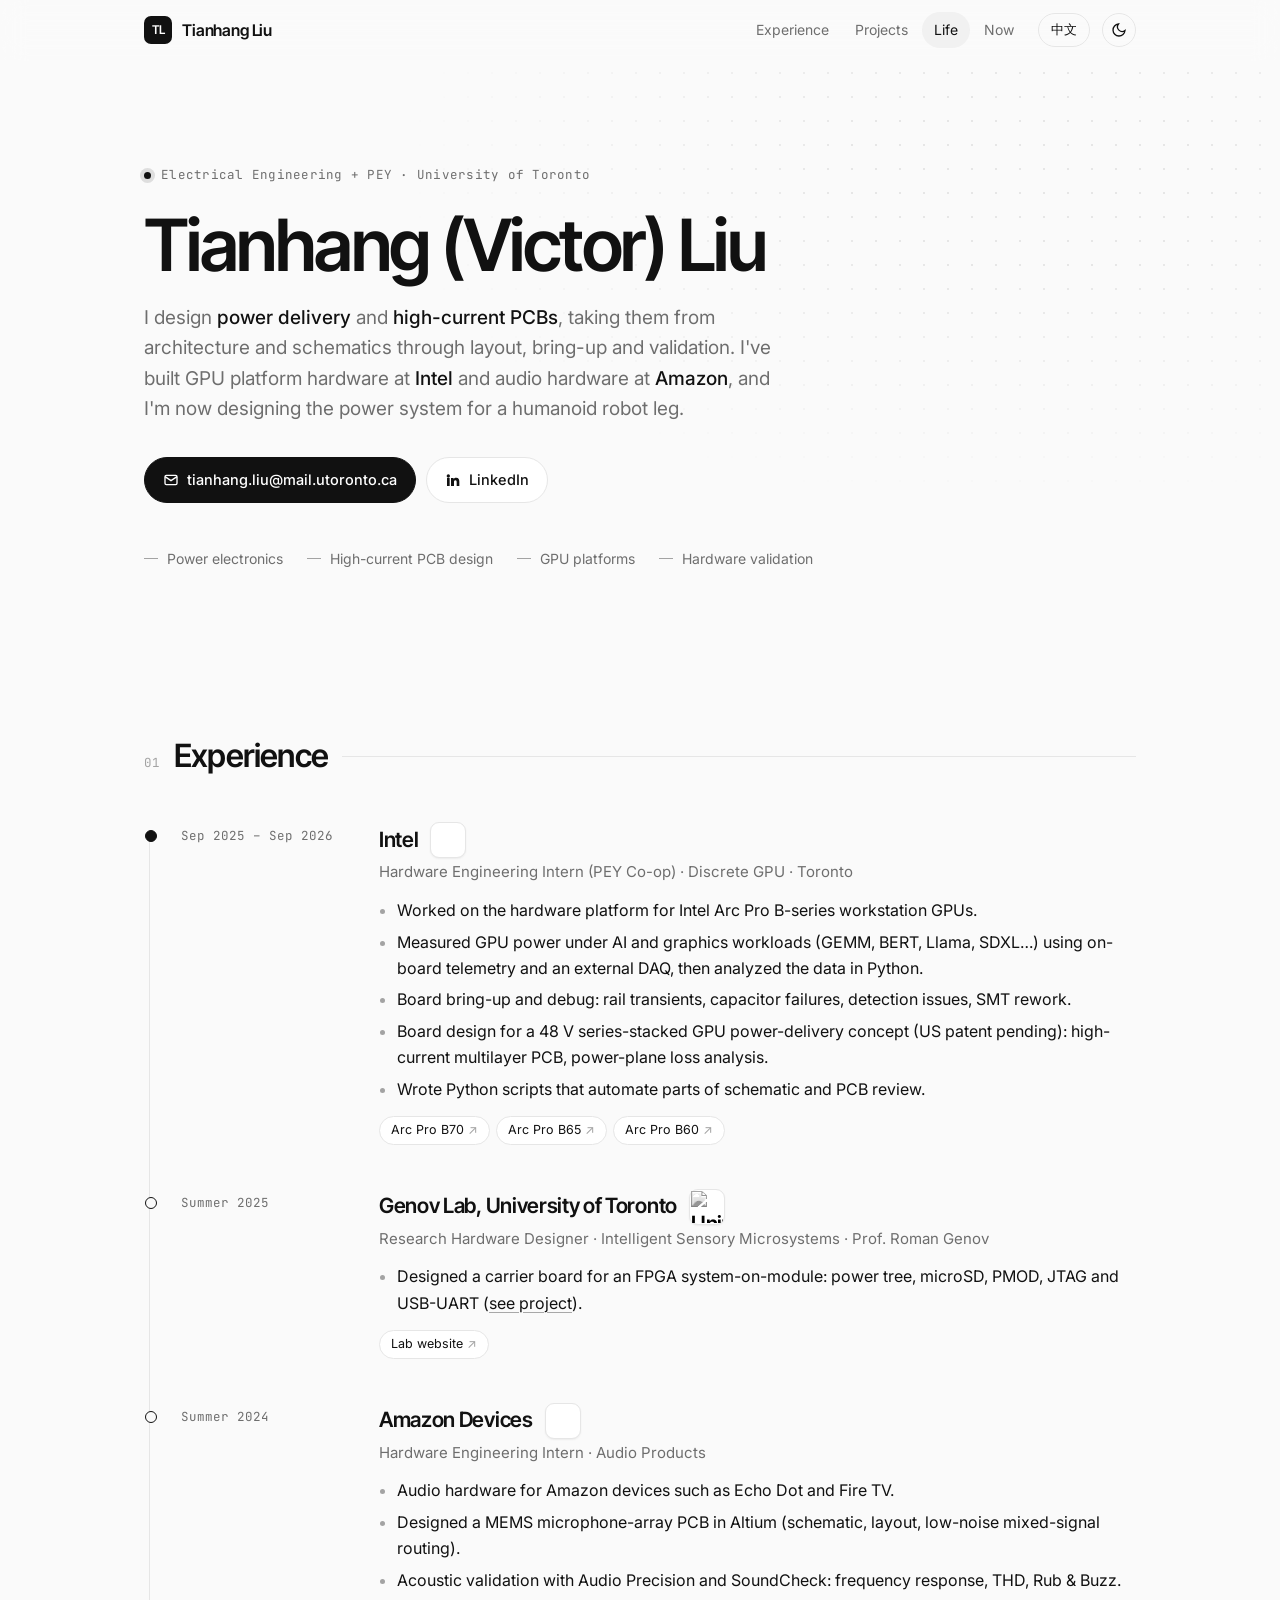
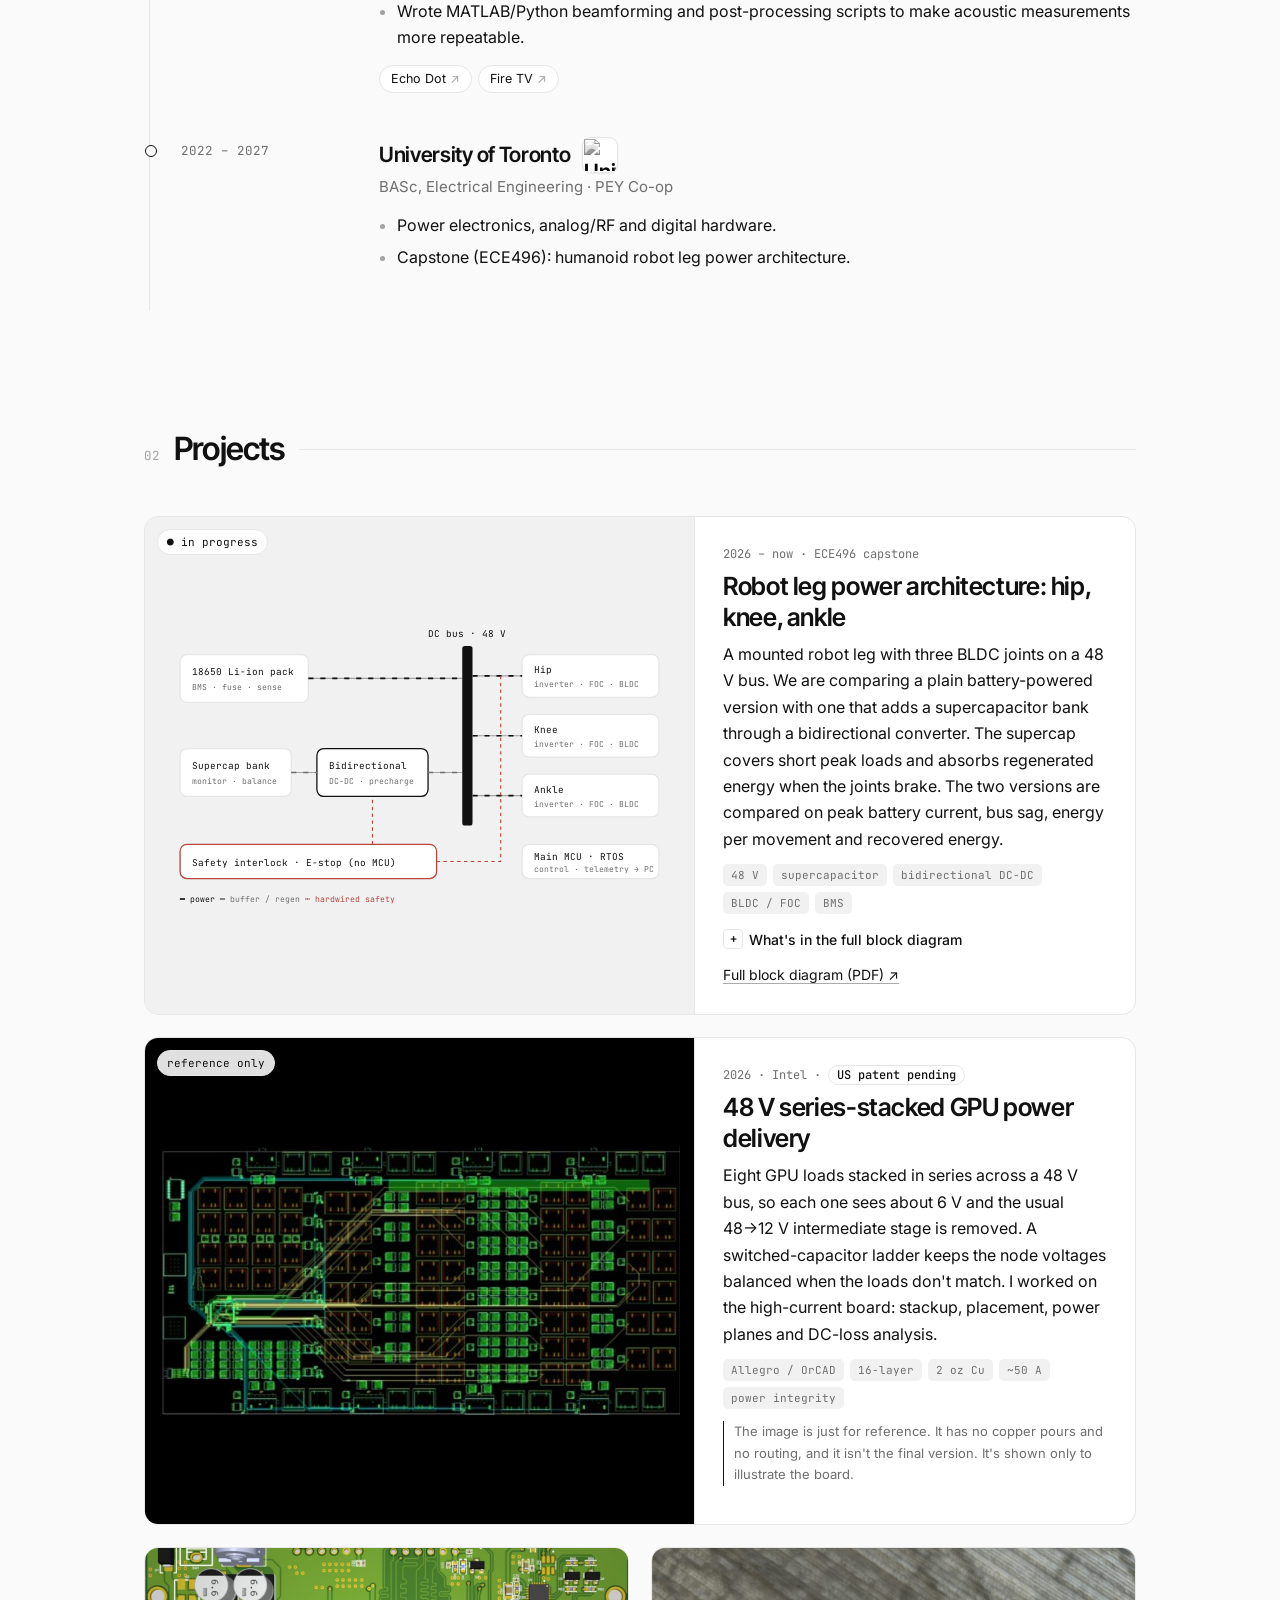
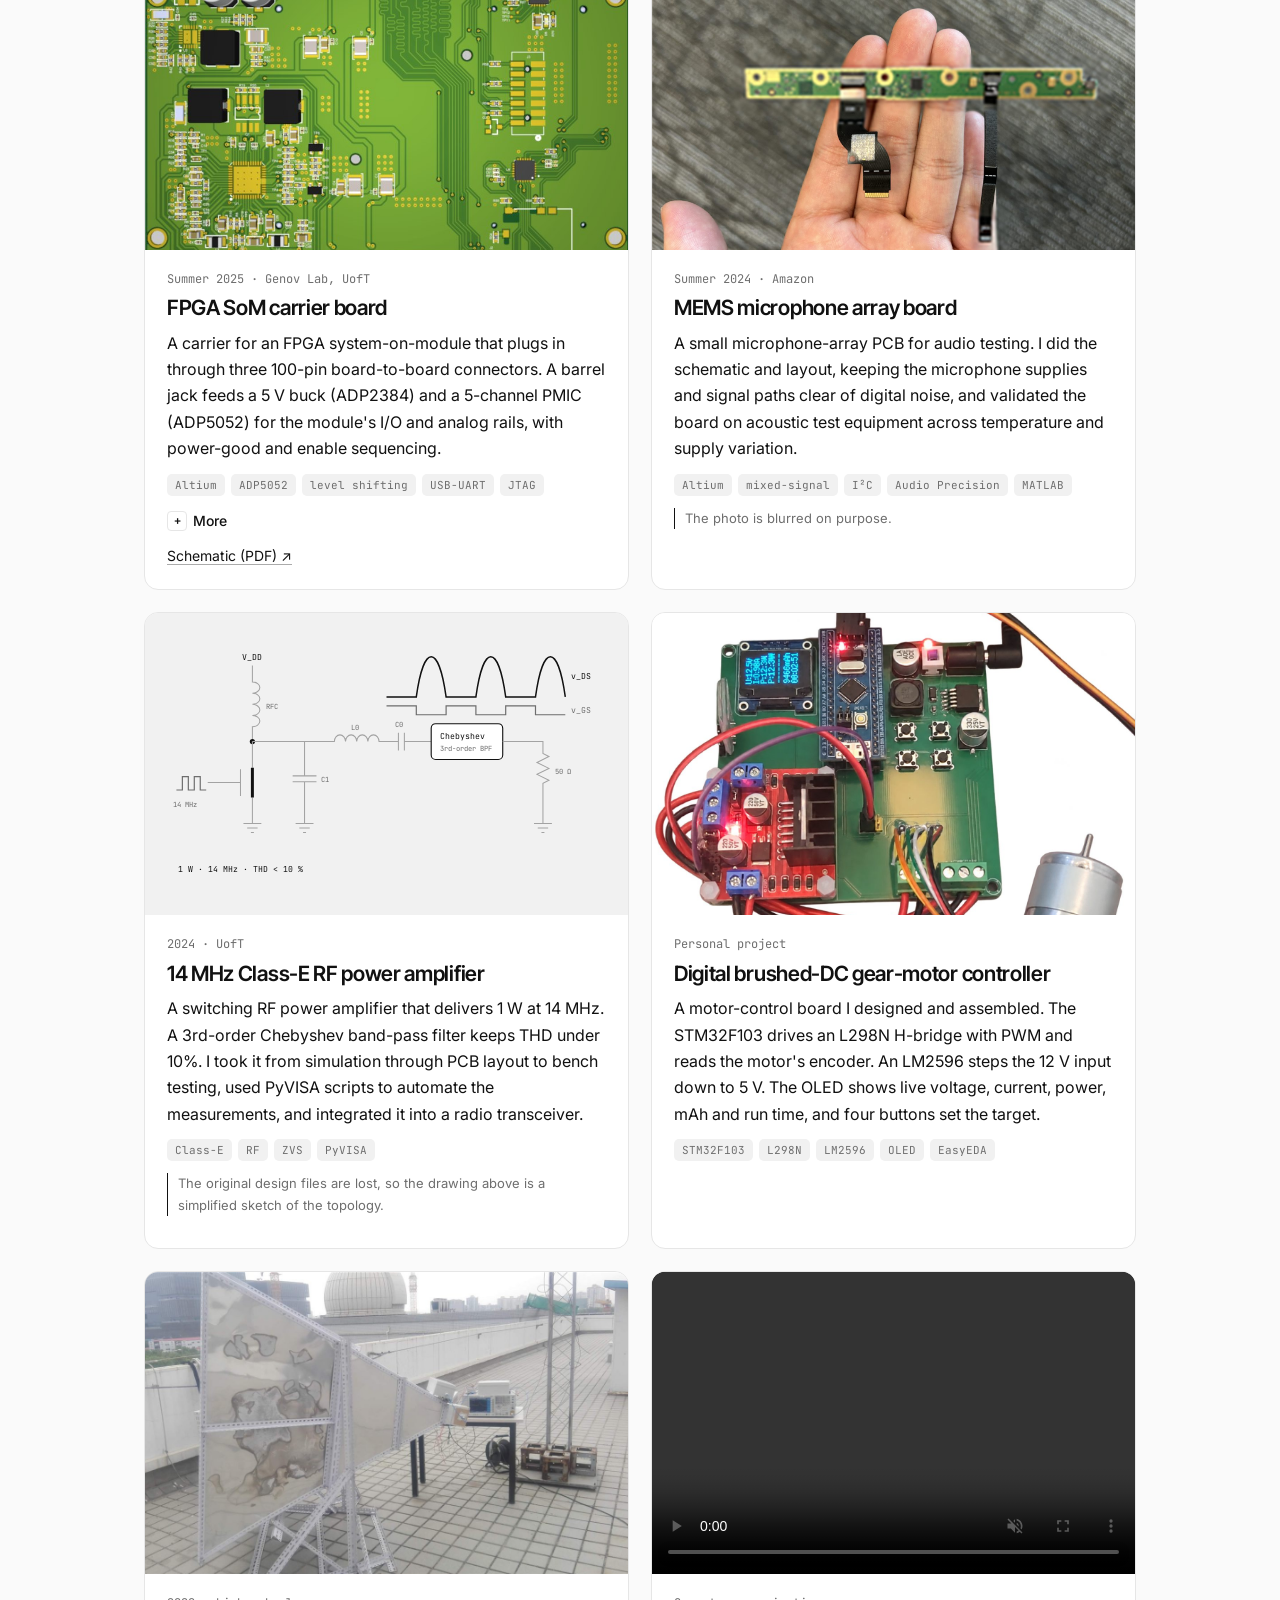
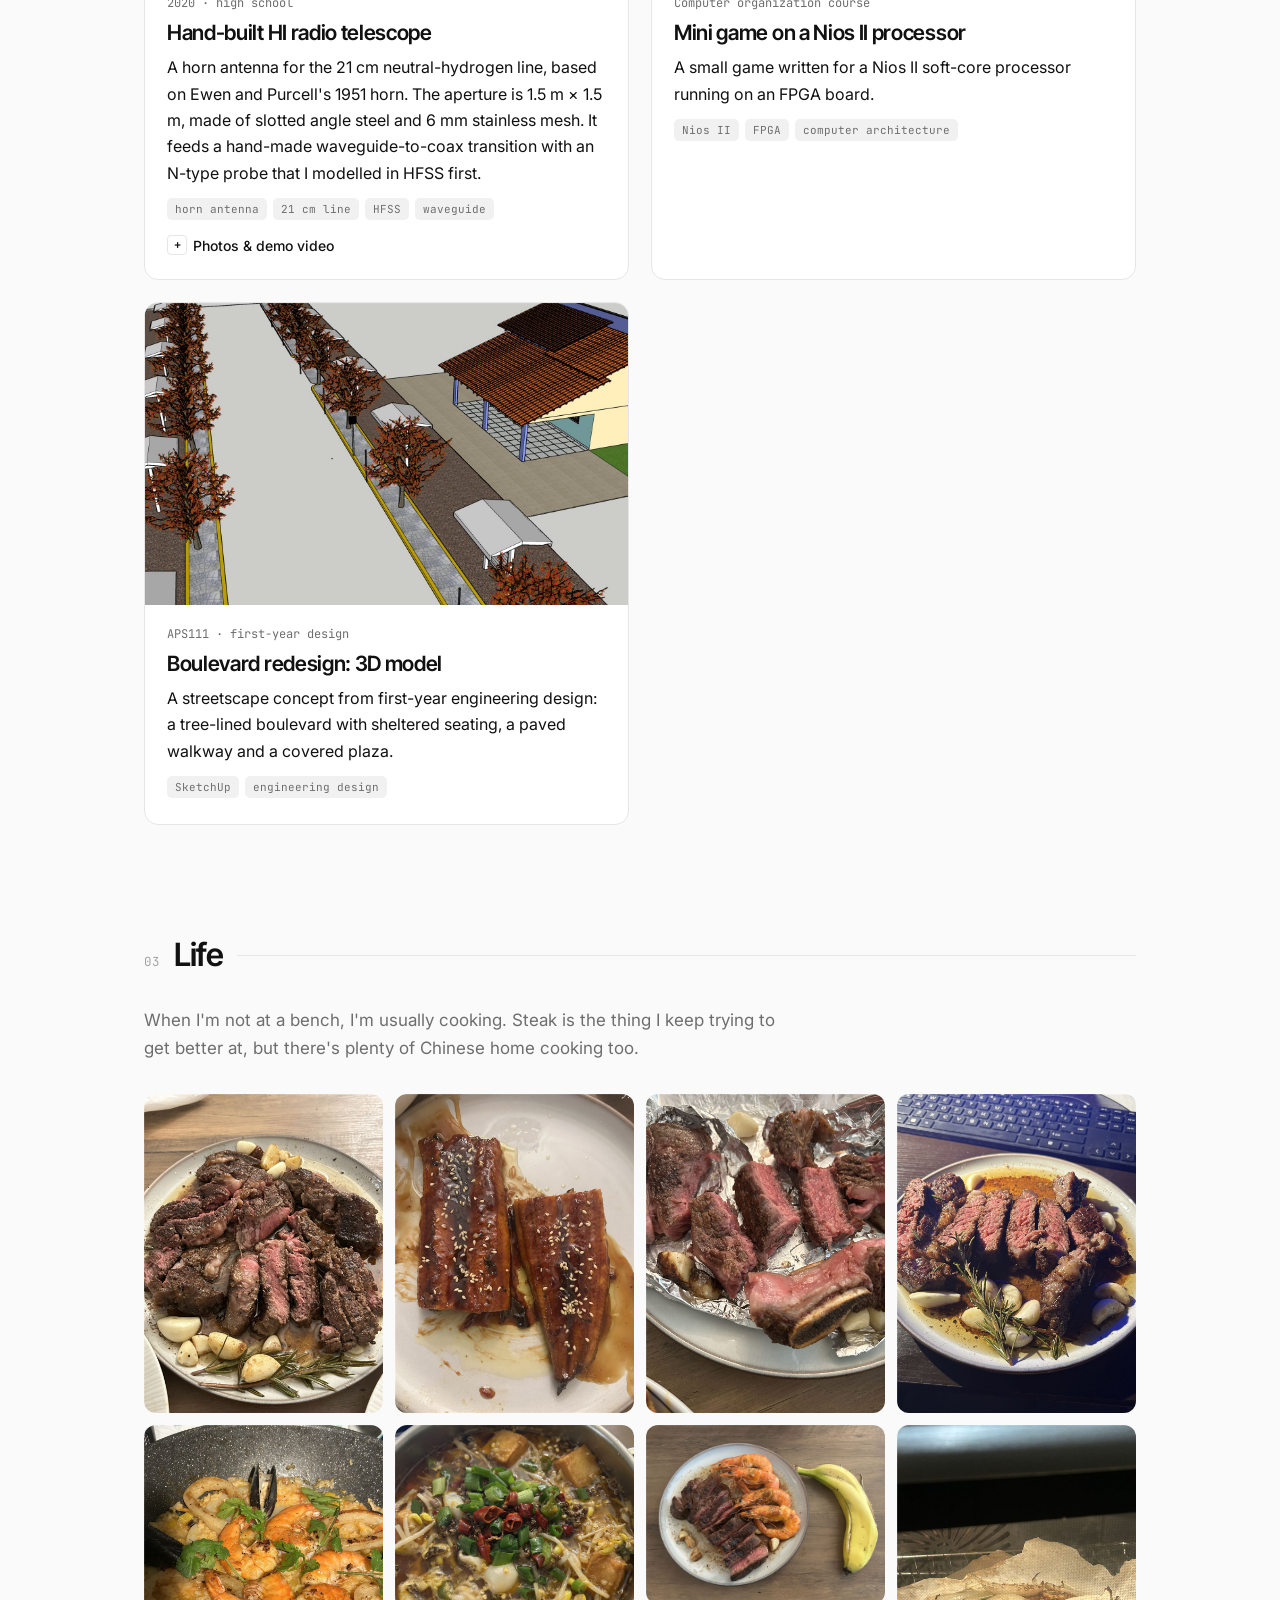
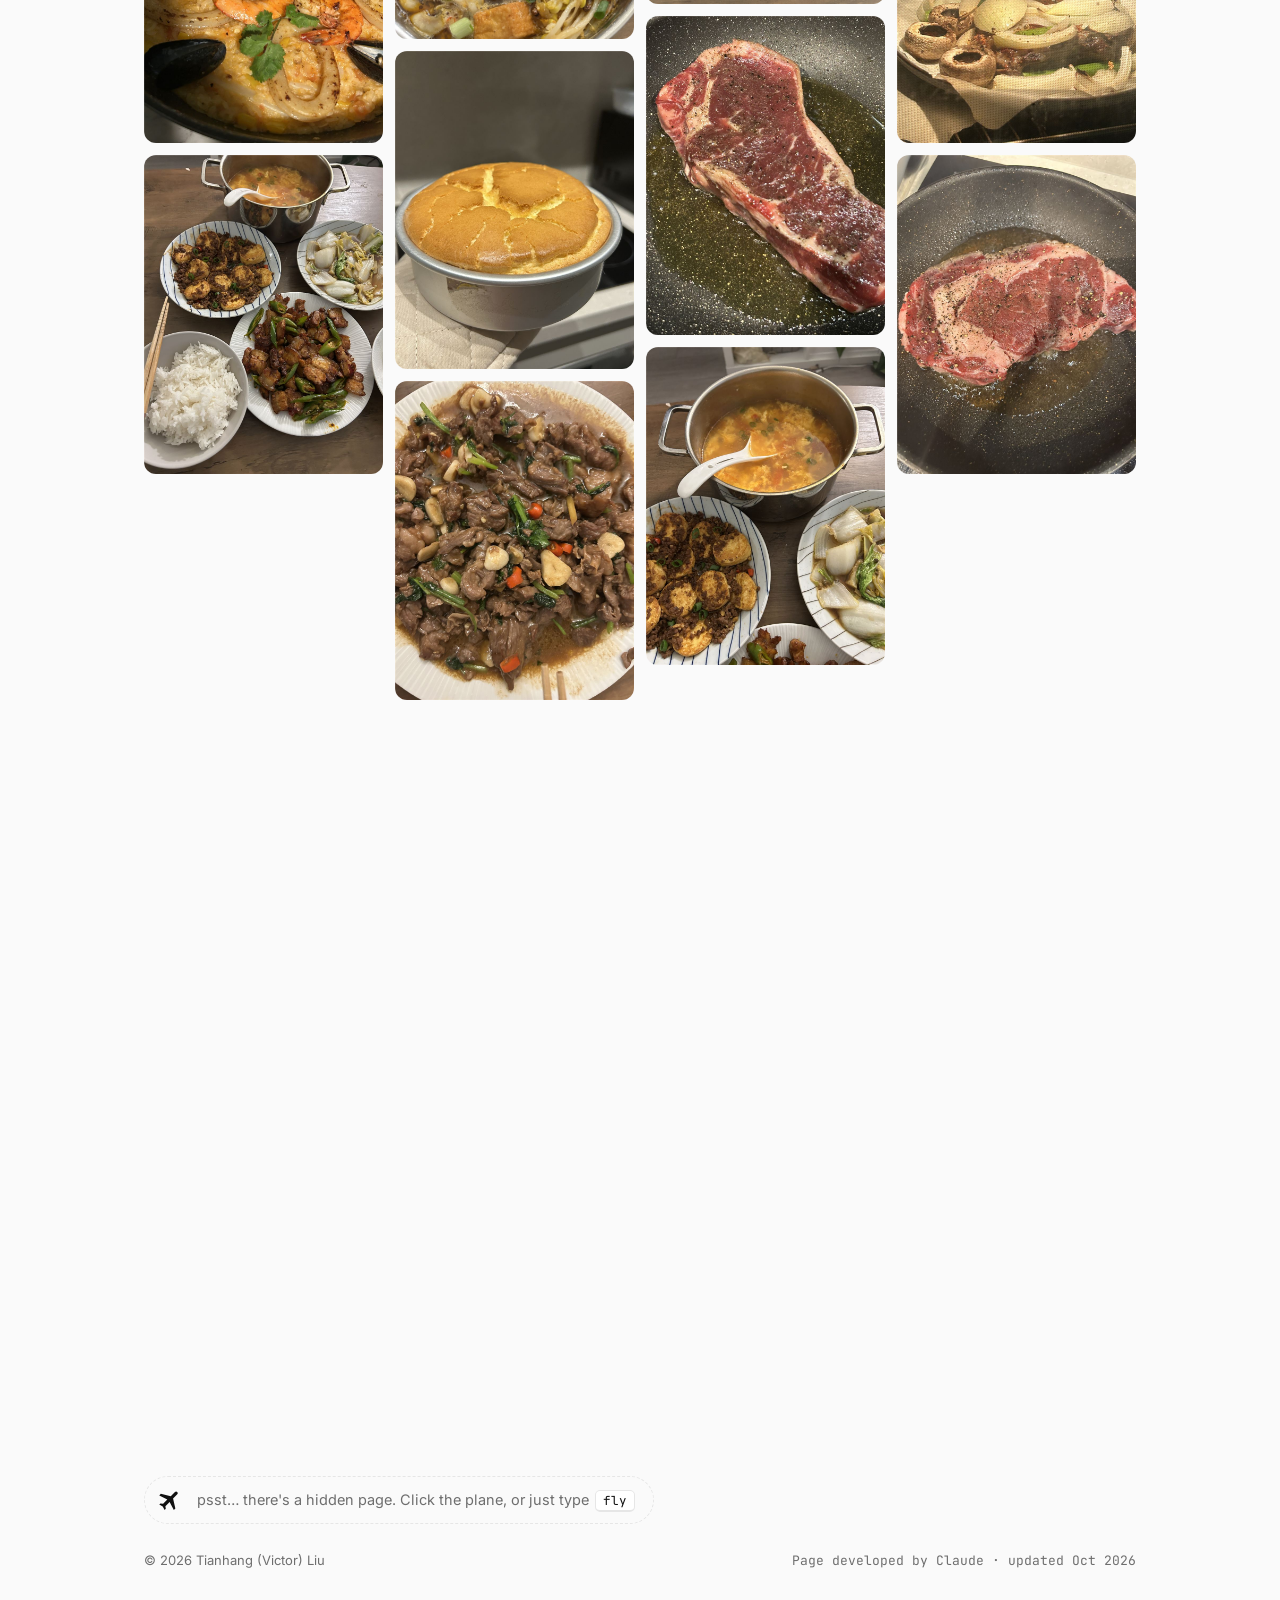
==== commit 6d88cc19: "Add Intel, Amazon and UofT logos to experience timeline" ====
--- a/index.html
+++ b/index.html
@@ -69,7 +69,7 @@
     <div class="tl-item reveal">
       <div class="when">Sep 2025 – Sep 2026</div>
       <div>
-        <h3>Intel</h3>
+        <h3>Intel <span class="co"><span class="logo logo-intel" role="img" aria-label="Intel logo"></span></span></h3>
         <p class="role">Hardware Engineering Intern (PEY Co-op) · Discrete GPU · Toronto</p>
         <ul>
           <li>Worked on the hardware platform for Intel Arc Pro B-series workstation GPUs.</li>
@@ -89,7 +89,7 @@
     <div class="tl-item reveal">
       <div class="when">Summer 2025</div>
       <div>
-        <h3><a href="https://www.eecg.utoronto.ca/~roman/" target="_blank" rel="noopener">Genov Lab, University of Toronto</a></h3>
+        <h3><a href="https://www.eecg.utoronto.ca/~roman/" target="_blank" rel="noopener">Genov Lab, University of Toronto</a> <span class="co"><img class="logo-crest" src="https://upload.wikimedia.org/wikipedia/en/0/04/Utoronto_coa.svg" alt="University of Toronto crest" width="24" height="24" loading="lazy"></span></h3>
         <p class="role">Research Hardware Designer · Intelligent Sensory Microsystems · Prof. Roman Genov</p>
         <ul>
           <li>Designed a carrier board for an FPGA system-on-module: power tree, microSD, PMOD, JTAG and USB-UART (<a href="#carrier">see project</a>).</li>
@@ -103,7 +103,7 @@
     <div class="tl-item reveal">
       <div class="when">Summer 2024</div>
       <div>
-        <h3>Amazon Devices</h3>
+        <h3>Amazon Devices <span class="co"><span class="logo logo-amazon" role="img" aria-label="Amazon logo"></span></span></h3>
         <p class="role">Hardware Engineering Intern · Audio Products</p>
         <ul>
           <li>Audio hardware for Amazon devices such as Echo Dot and Fire TV.</li>
@@ -121,7 +121,7 @@
     <div class="tl-item reveal">
       <div class="when">2022 – 2027</div>
       <div>
-        <h3>University of Toronto</h3>
+        <h3>University of Toronto <span class="co"><img class="logo-crest" src="https://upload.wikimedia.org/wikipedia/en/0/04/Utoronto_coa.svg" alt="University of Toronto crest" width="24" height="24" loading="lazy"></span></h3>
         <p class="role">BASc, Electrical Engineering · PEY Co-op</p>
         <ul>
           <li>Power electronics, analog/RF and digital hardware.</li>
--- a/style.css
+++ b/style.css
@@ -144,6 +144,31 @@
 .tl-item .when { font-family: var(--mono); font-size: 12.5px; color: var(--muted); padding-top: 4px; }
 .tl-item h3 { font-family: var(--display); font-weight: 600; font-size: 21px; margin: 0; letter-spacing: -0.015em; }
 .tl-item h3 a { color: var(--fg); }
+.tl-item h3 { display: flex; align-items: center; flex-wrap: wrap; gap: 4px 12px; }
+
+/* company logos sit in small white tiles (same in both themes, like app icons):
+   monochrome by default, brand colour when the entry is hovered */
+.co {
+  display: inline-grid; place-items: center; flex: none; width: 36px; height: 36px; border-radius: 9px;
+  background: #fff; border: 1px solid var(--line); box-shadow: 0 1px 2px rgb(0 0 0 / 0.06);
+  transition: transform .3s;
+}
+:root[data-theme="dark"] .co { background: #ececec; border-color: transparent; }
+@media (prefers-color-scheme: dark) { :root:not([data-theme="light"]) .co { background: #ececec; border-color: transparent; } }
+.tl-item:hover .co { transform: translateY(-1px); }
+.logo {
+  display: block; background: #161616;
+  -webkit-mask: var(--src) center / contain no-repeat; mask: var(--src) center / contain no-repeat;
+  transition: background-color .3s;
+}
+.logo-intel  { --src: url("https://cdn.jsdelivr.net/npm/simple-icons@13.21.0/icons/intel.svg");  --brand: #0068b5;
+  width: 28px; height: 14px; -webkit-mask-size: 28px 28px; mask-size: 28px 28px; }  /* square viewBox, wide wordmark */
+.logo-amazon { --src: url("https://cdn.jsdelivr.net/npm/simple-icons@13.21.0/icons/amazon.svg"); --brand: #ff9900;
+  width: 22px; height: 22px; }
+.tl-item:hover .logo { background: var(--brand); }
+/* the arms are tall (tree above the shield): crop to the shield and enlarge */
+.logo-crest { width: 32px; height: 32px; object-fit: cover; object-position: 50% 58%; filter: grayscale(1) contrast(1.15); transition: filter .3s; }
+.tl-item:hover .logo-crest { filter: none; }
 .tl-item .role { color: var(--muted); margin: 2px 0 12px; font-size: 15px; }
 .tl-item ul { margin: 0; padding-left: 18px; }
 .tl-item li { margin-bottom: 5px; }
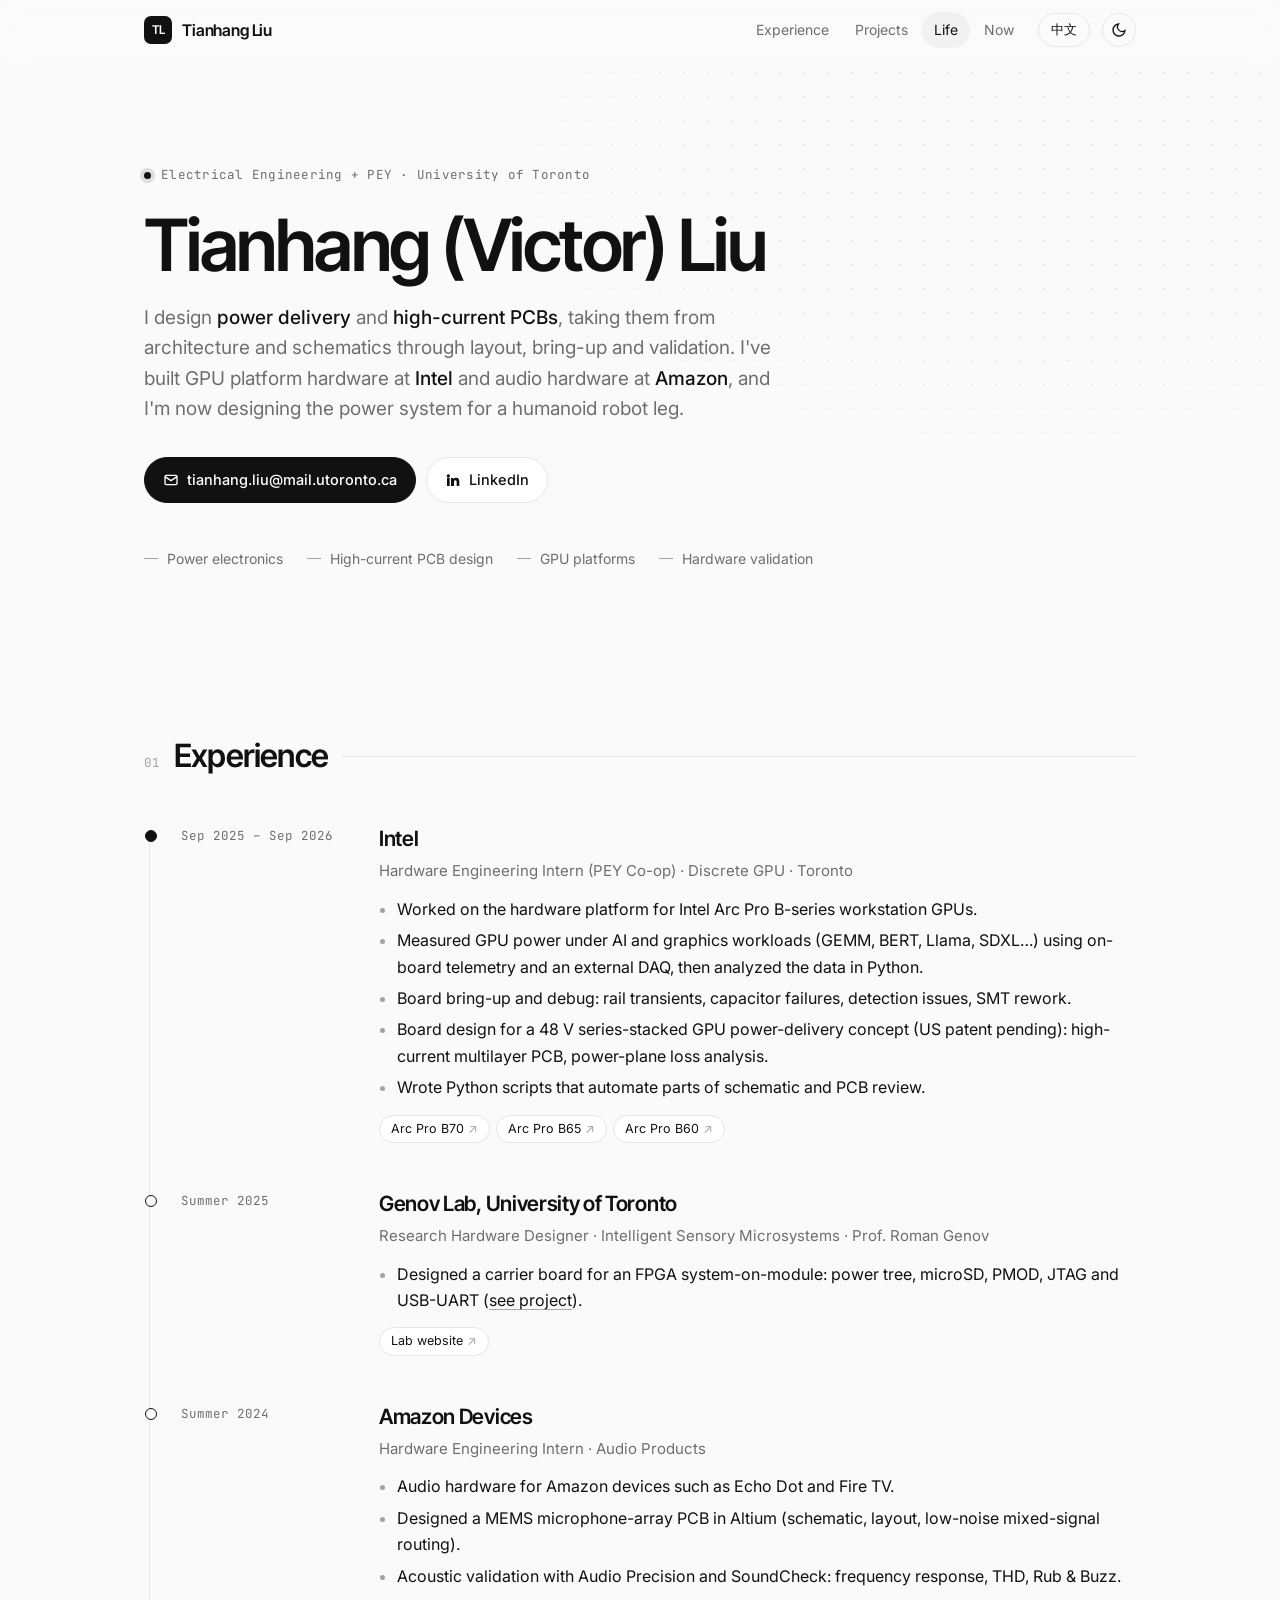
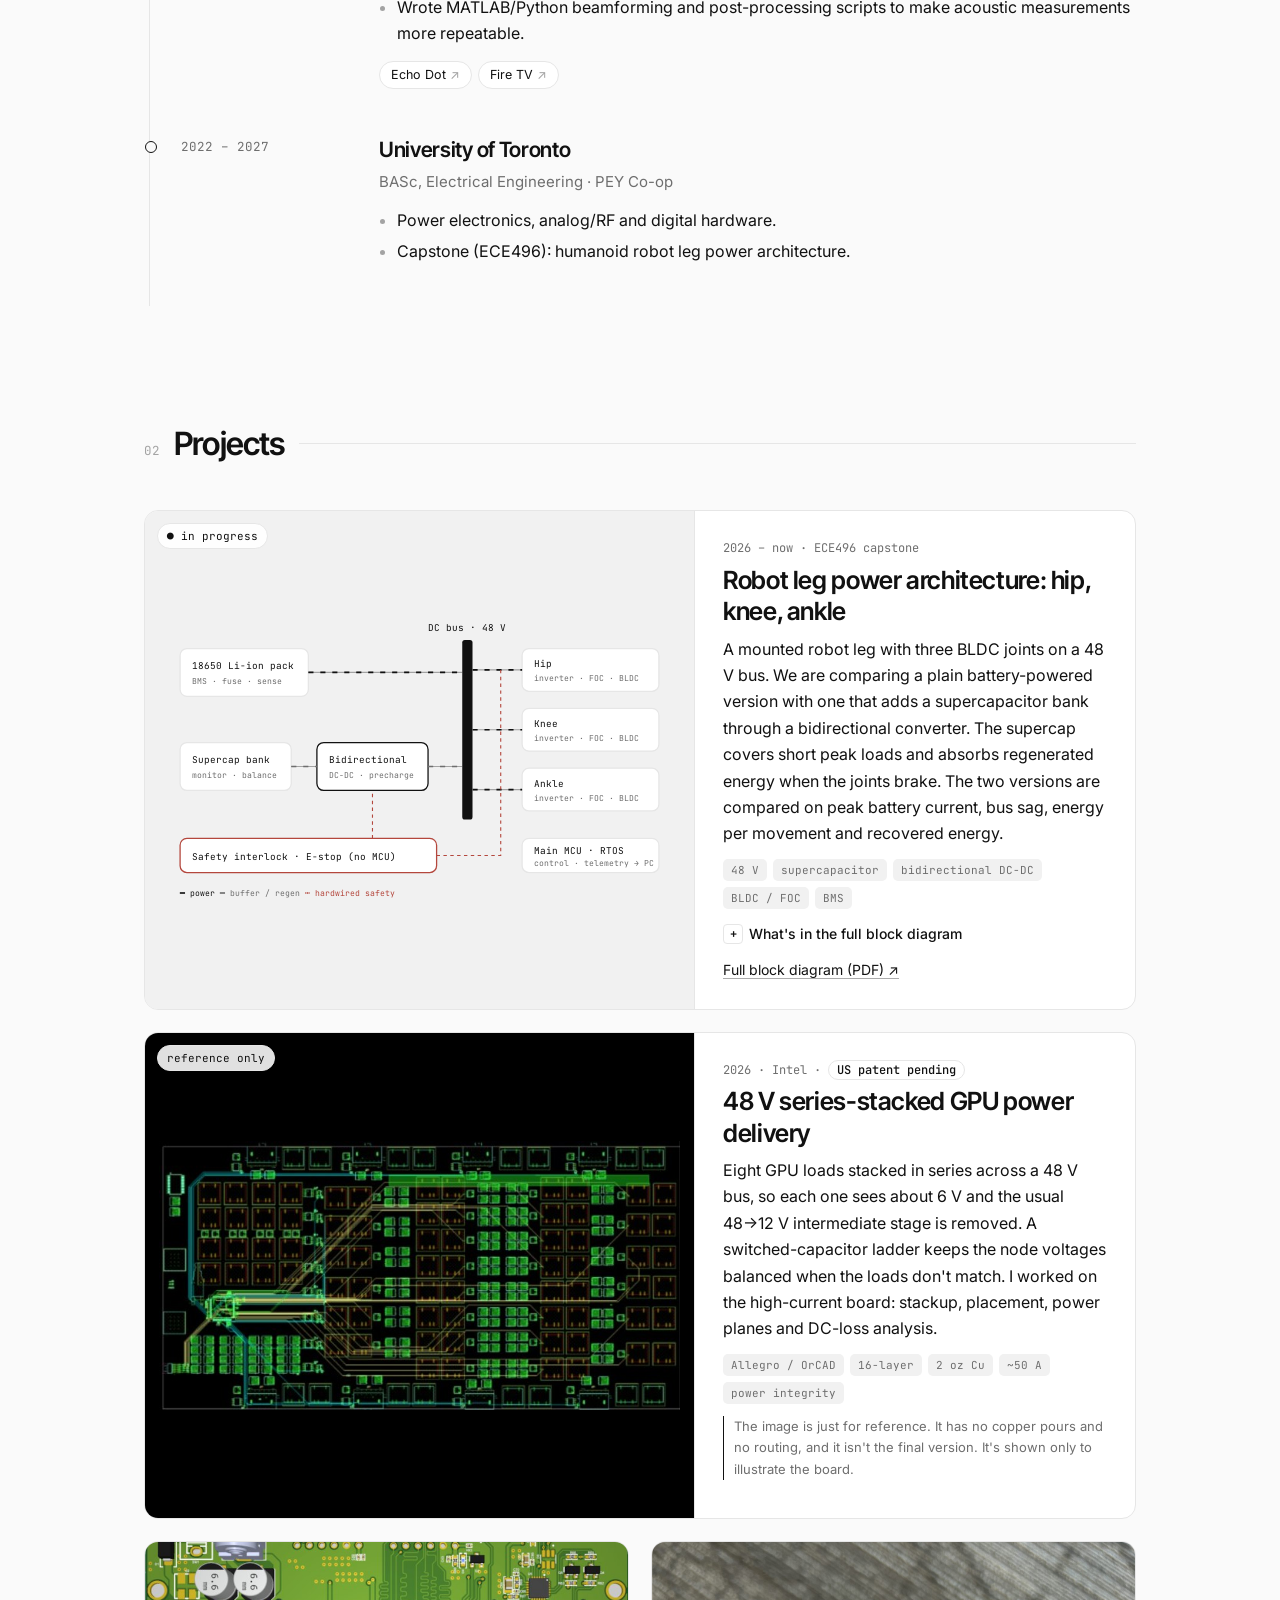
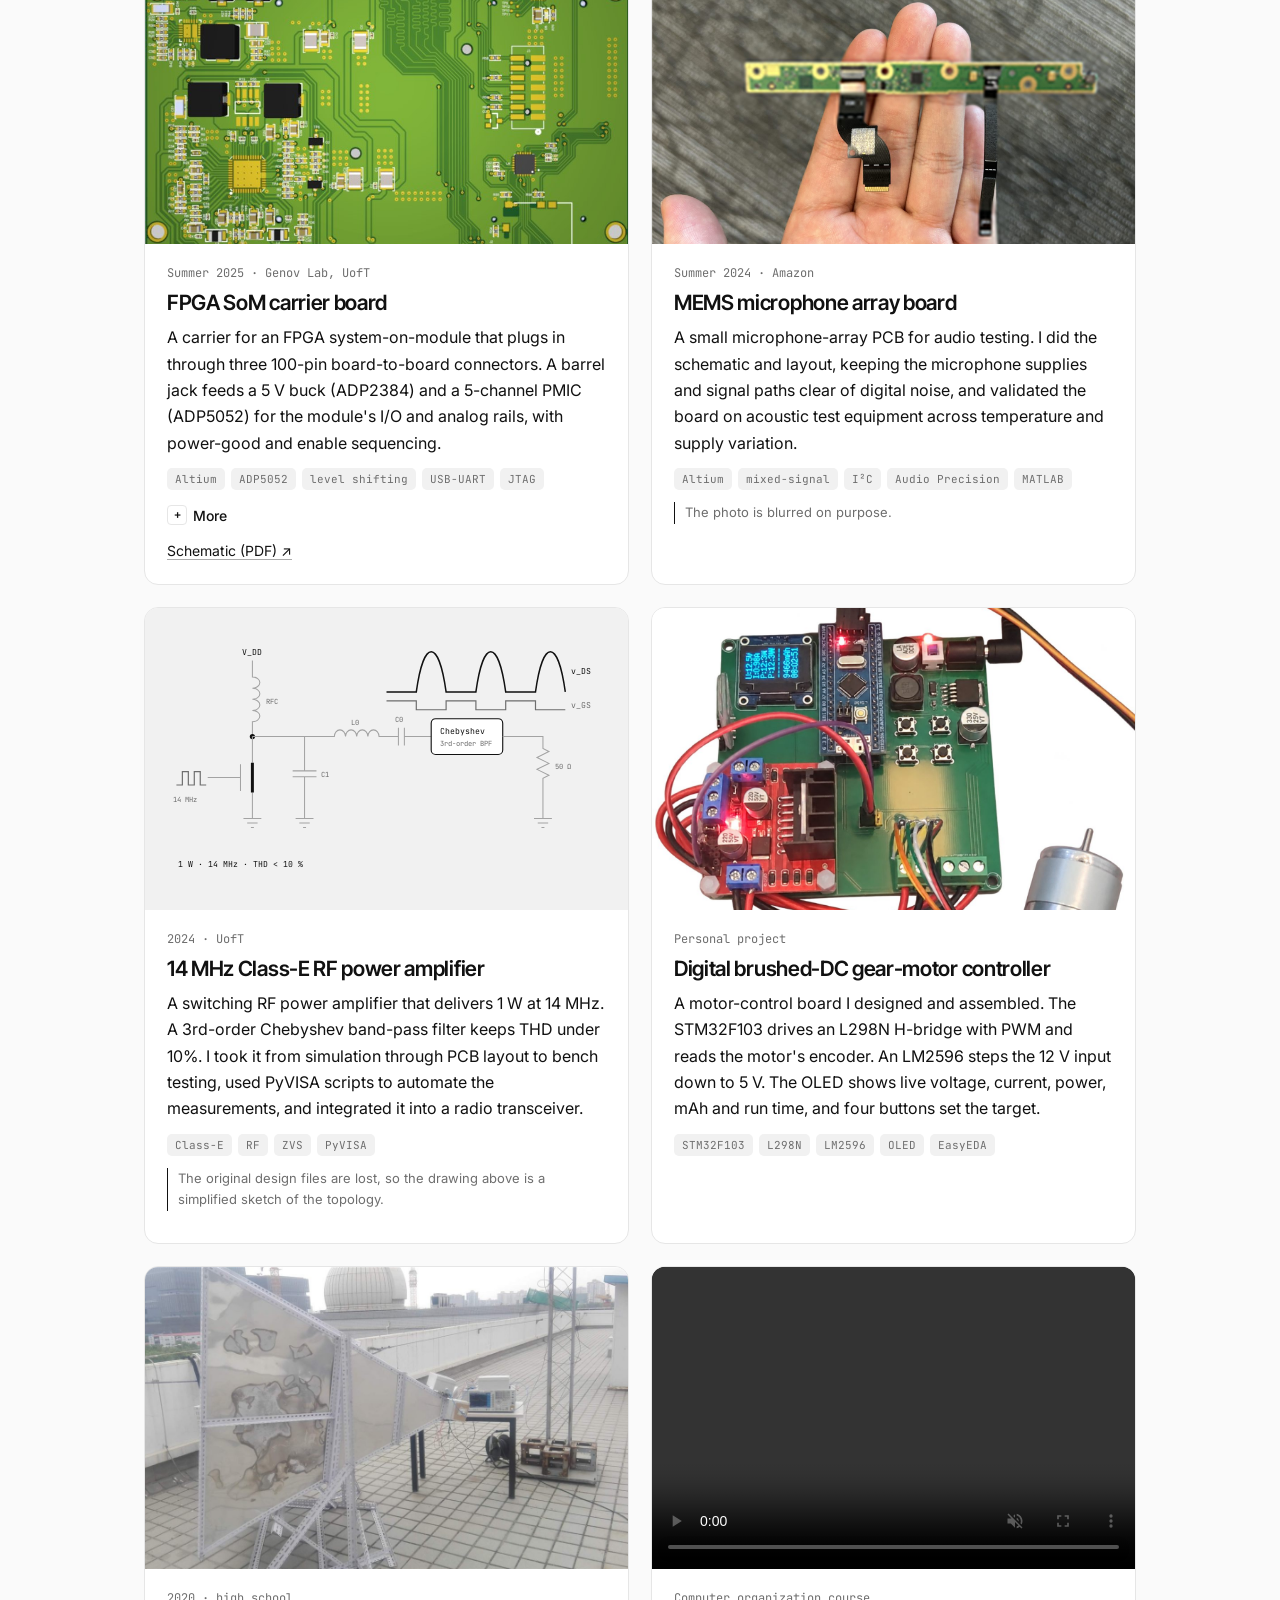
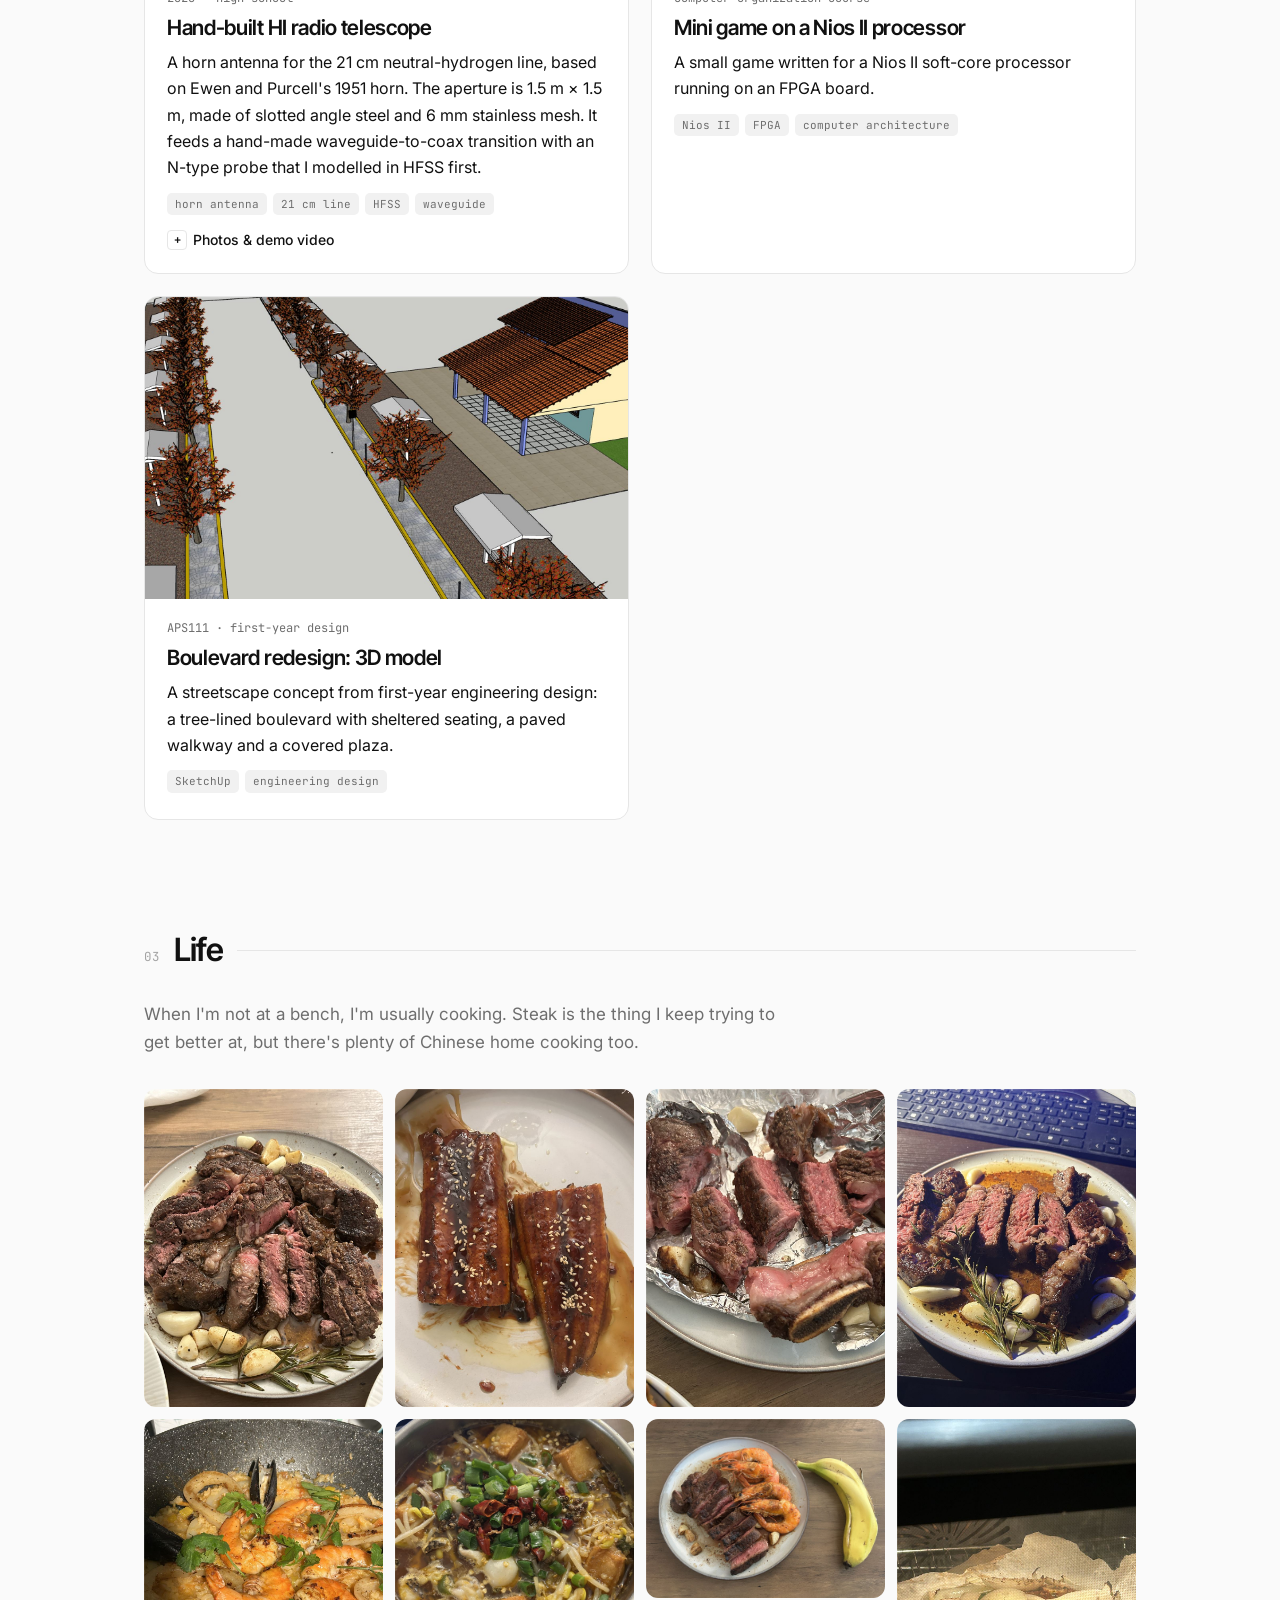
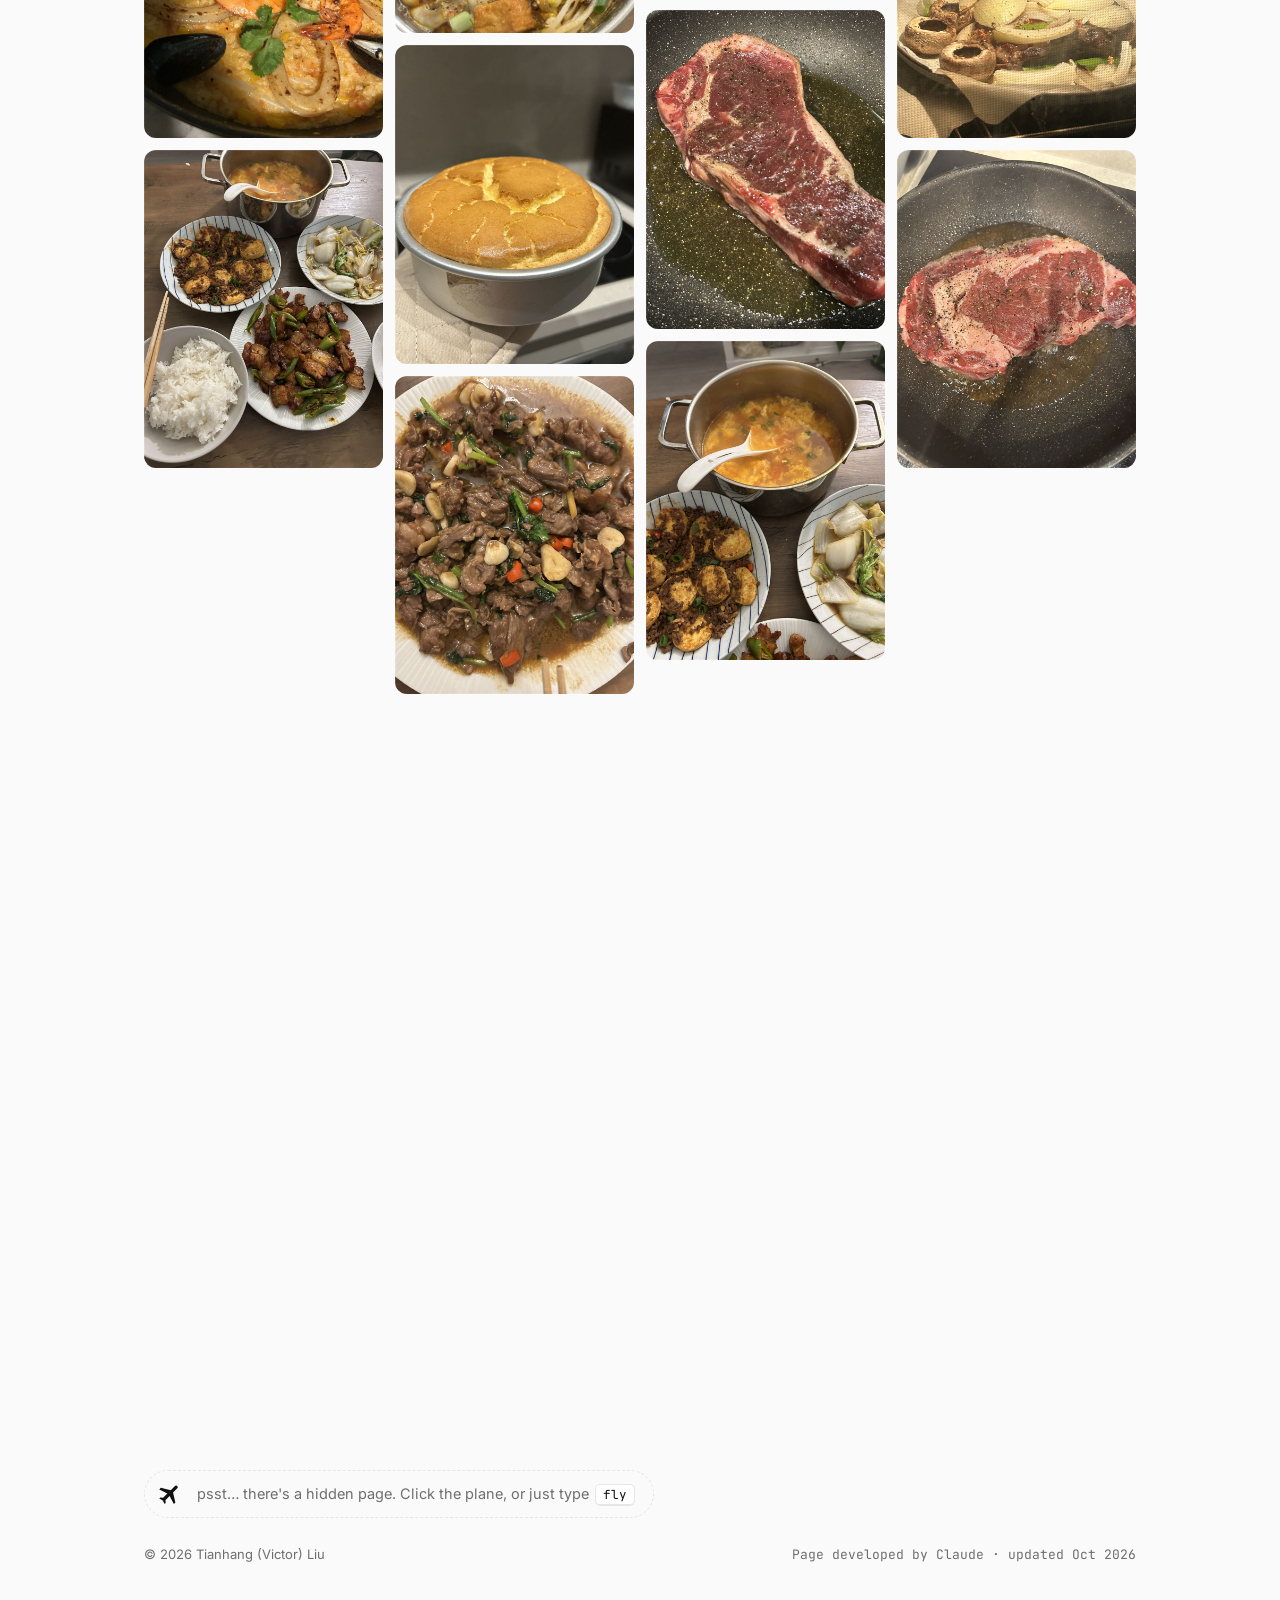
==== commit 6d8cbae8: "Remove company logos; version the stylesheet URL to avoid stale caches" ====
--- a/index.html
+++ b/index.html
@@ -11,7 +11,7 @@
 <link rel="preconnect" href="https://fonts.googleapis.com">
 <link rel="preconnect" href="https://fonts.gstatic.com" crossorigin>
 <link href="https://fonts.googleapis.com/css2?family=Inter:wght@400;500;600&family=JetBrains+Mono:wght@400;500&family=Inter+Tight:wght@500;600;700&display=swap" rel="stylesheet">
-<link rel="stylesheet" href="style.css">
+<link rel="stylesheet" href="style.css?v=20261009b">
 <script>
   try { const t = localStorage.getItem('theme'); if (t) document.documentElement.dataset.theme = t; } catch (e) {}
 </script>
@@ -69,7 +69,7 @@
     <div class="tl-item reveal">
       <div class="when">Sep 2025 – Sep 2026</div>
       <div>
-        <h3>Intel <span class="co"><span class="logo logo-intel" role="img" aria-label="Intel logo"></span></span></h3>
+        <h3>Intel</h3>
         <p class="role">Hardware Engineering Intern (PEY Co-op) · Discrete GPU · Toronto</p>
         <ul>
           <li>Worked on the hardware platform for Intel Arc Pro B-series workstation GPUs.</li>
@@ -89,7 +89,7 @@
     <div class="tl-item reveal">
       <div class="when">Summer 2025</div>
       <div>
-        <h3><a href="https://www.eecg.utoronto.ca/~roman/" target="_blank" rel="noopener">Genov Lab, University of Toronto</a> <span class="co"><img class="logo-crest" src="https://upload.wikimedia.org/wikipedia/en/0/04/Utoronto_coa.svg" alt="University of Toronto crest" width="24" height="24" loading="lazy"></span></h3>
+        <h3><a href="https://www.eecg.utoronto.ca/~roman/" target="_blank" rel="noopener">Genov Lab, University of Toronto</a></h3>
         <p class="role">Research Hardware Designer · Intelligent Sensory Microsystems · Prof. Roman Genov</p>
         <ul>
           <li>Designed a carrier board for an FPGA system-on-module: power tree, microSD, PMOD, JTAG and USB-UART (<a href="#carrier">see project</a>).</li>
@@ -103,7 +103,7 @@
     <div class="tl-item reveal">
       <div class="when">Summer 2024</div>
       <div>
-        <h3>Amazon Devices <span class="co"><span class="logo logo-amazon" role="img" aria-label="Amazon logo"></span></span></h3>
+        <h3>Amazon Devices</h3>
         <p class="role">Hardware Engineering Intern · Audio Products</p>
         <ul>
           <li>Audio hardware for Amazon devices such as Echo Dot and Fire TV.</li>
@@ -121,7 +121,7 @@
     <div class="tl-item reveal">
       <div class="when">2022 – 2027</div>
       <div>
-        <h3>University of Toronto <span class="co"><img class="logo-crest" src="https://upload.wikimedia.org/wikipedia/en/0/04/Utoronto_coa.svg" alt="University of Toronto crest" width="24" height="24" loading="lazy"></span></h3>
+        <h3>University of Toronto</h3>
         <p class="role">BASc, Electrical Engineering · PEY Co-op</p>
         <ul>
           <li>Power electronics, analog/RF and digital hardware.</li>
--- a/style.css
+++ b/style.css
@@ -144,31 +144,6 @@
 .tl-item .when { font-family: var(--mono); font-size: 12.5px; color: var(--muted); padding-top: 4px; }
 .tl-item h3 { font-family: var(--display); font-weight: 600; font-size: 21px; margin: 0; letter-spacing: -0.015em; }
 .tl-item h3 a { color: var(--fg); }
-.tl-item h3 { display: flex; align-items: center; flex-wrap: wrap; gap: 4px 12px; }
-
-/* company logos sit in small white tiles (same in both themes, like app icons):
-   monochrome by default, brand colour when the entry is hovered */
-.co {
-  display: inline-grid; place-items: center; flex: none; width: 36px; height: 36px; border-radius: 9px;
-  background: #fff; border: 1px solid var(--line); box-shadow: 0 1px 2px rgb(0 0 0 / 0.06);
-  transition: transform .3s;
-}
-:root[data-theme="dark"] .co { background: #ececec; border-color: transparent; }
-@media (prefers-color-scheme: dark) { :root:not([data-theme="light"]) .co { background: #ececec; border-color: transparent; } }
-.tl-item:hover .co { transform: translateY(-1px); }
-.logo {
-  display: block; background: #161616;
-  -webkit-mask: var(--src) center / contain no-repeat; mask: var(--src) center / contain no-repeat;
-  transition: background-color .3s;
-}
-.logo-intel  { --src: url("https://cdn.jsdelivr.net/npm/simple-icons@13.21.0/icons/intel.svg");  --brand: #0068b5;
-  width: 28px; height: 14px; -webkit-mask-size: 28px 28px; mask-size: 28px 28px; }  /* square viewBox, wide wordmark */
-.logo-amazon { --src: url("https://cdn.jsdelivr.net/npm/simple-icons@13.21.0/icons/amazon.svg"); --brand: #ff9900;
-  width: 22px; height: 22px; }
-.tl-item:hover .logo { background: var(--brand); }
-/* the arms are tall (tree above the shield): crop to the shield and enlarge */
-.logo-crest { width: 32px; height: 32px; object-fit: cover; object-position: 50% 58%; filter: grayscale(1) contrast(1.15); transition: filter .3s; }
-.tl-item:hover .logo-crest { filter: none; }
 .tl-item .role { color: var(--muted); margin: 2px 0 12px; font-size: 15px; }
 .tl-item ul { margin: 0; padding-left: 18px; }
 .tl-item li { margin-bottom: 5px; }
